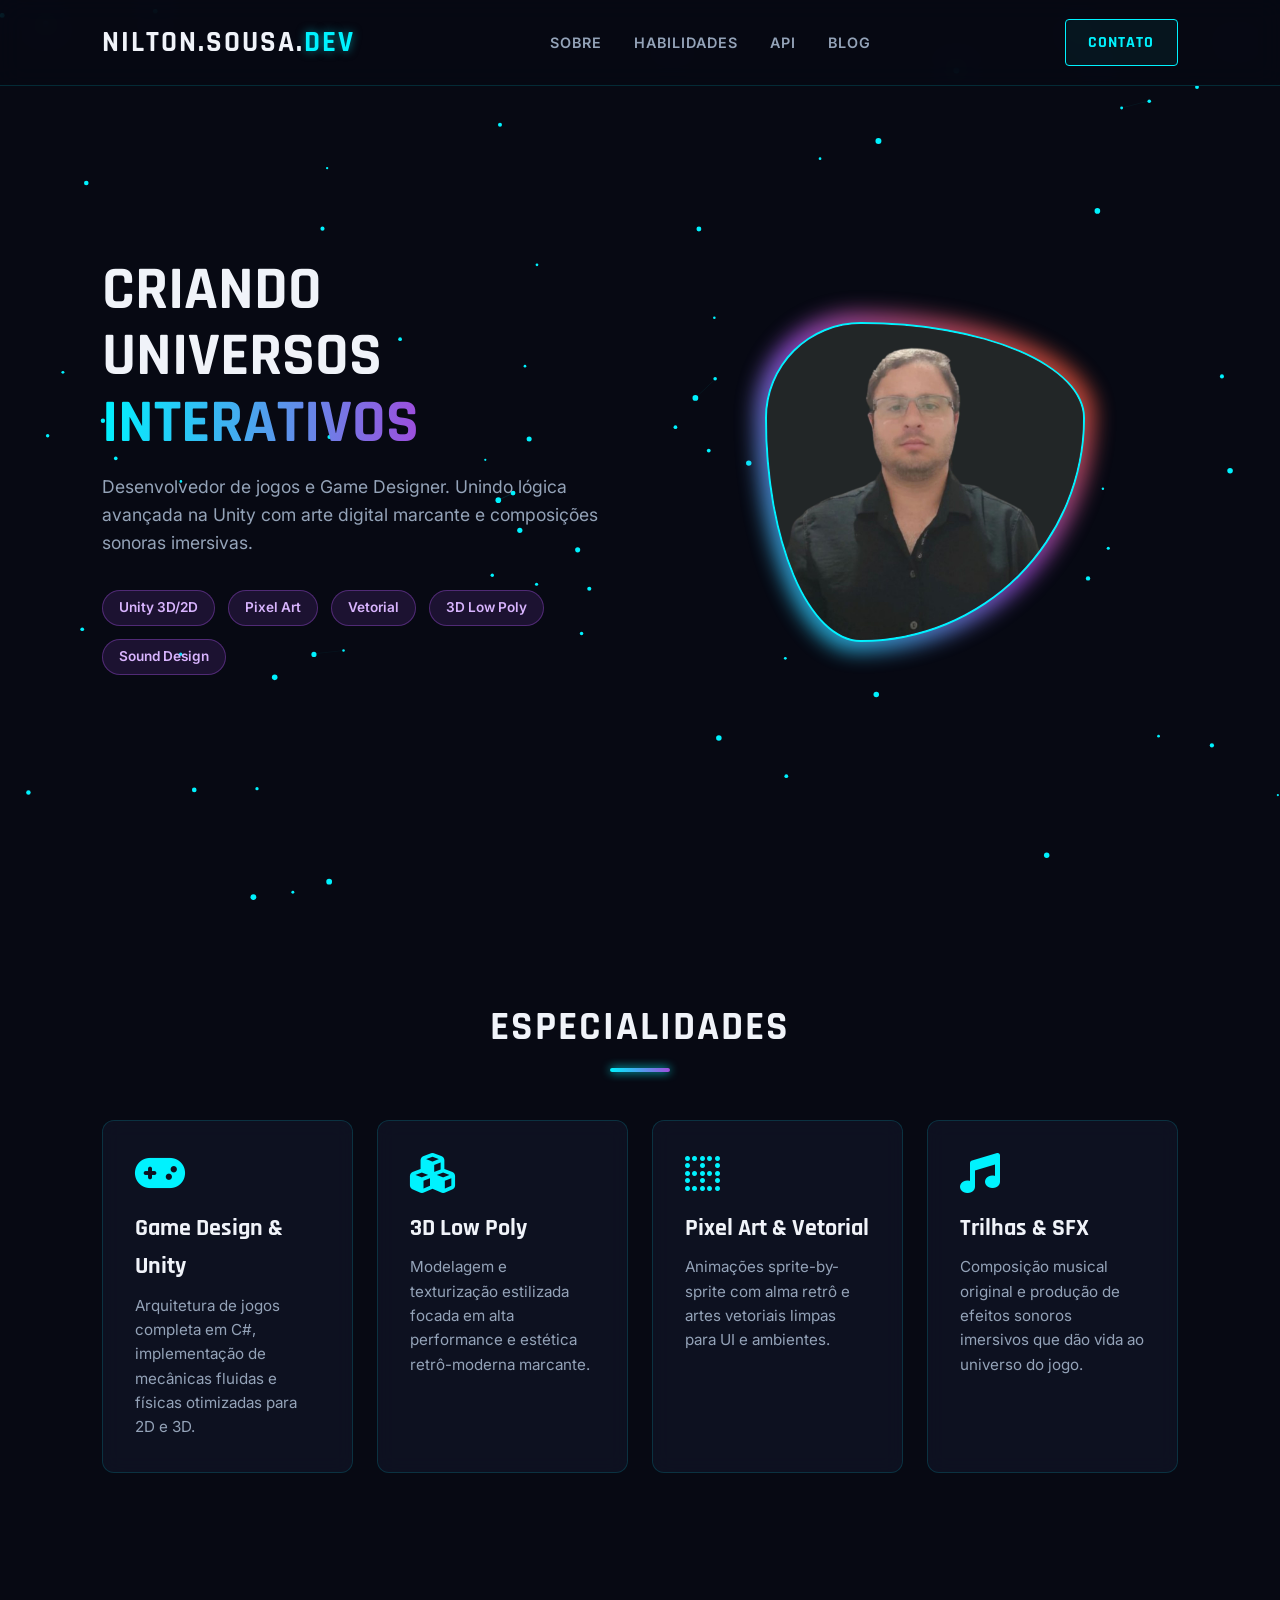
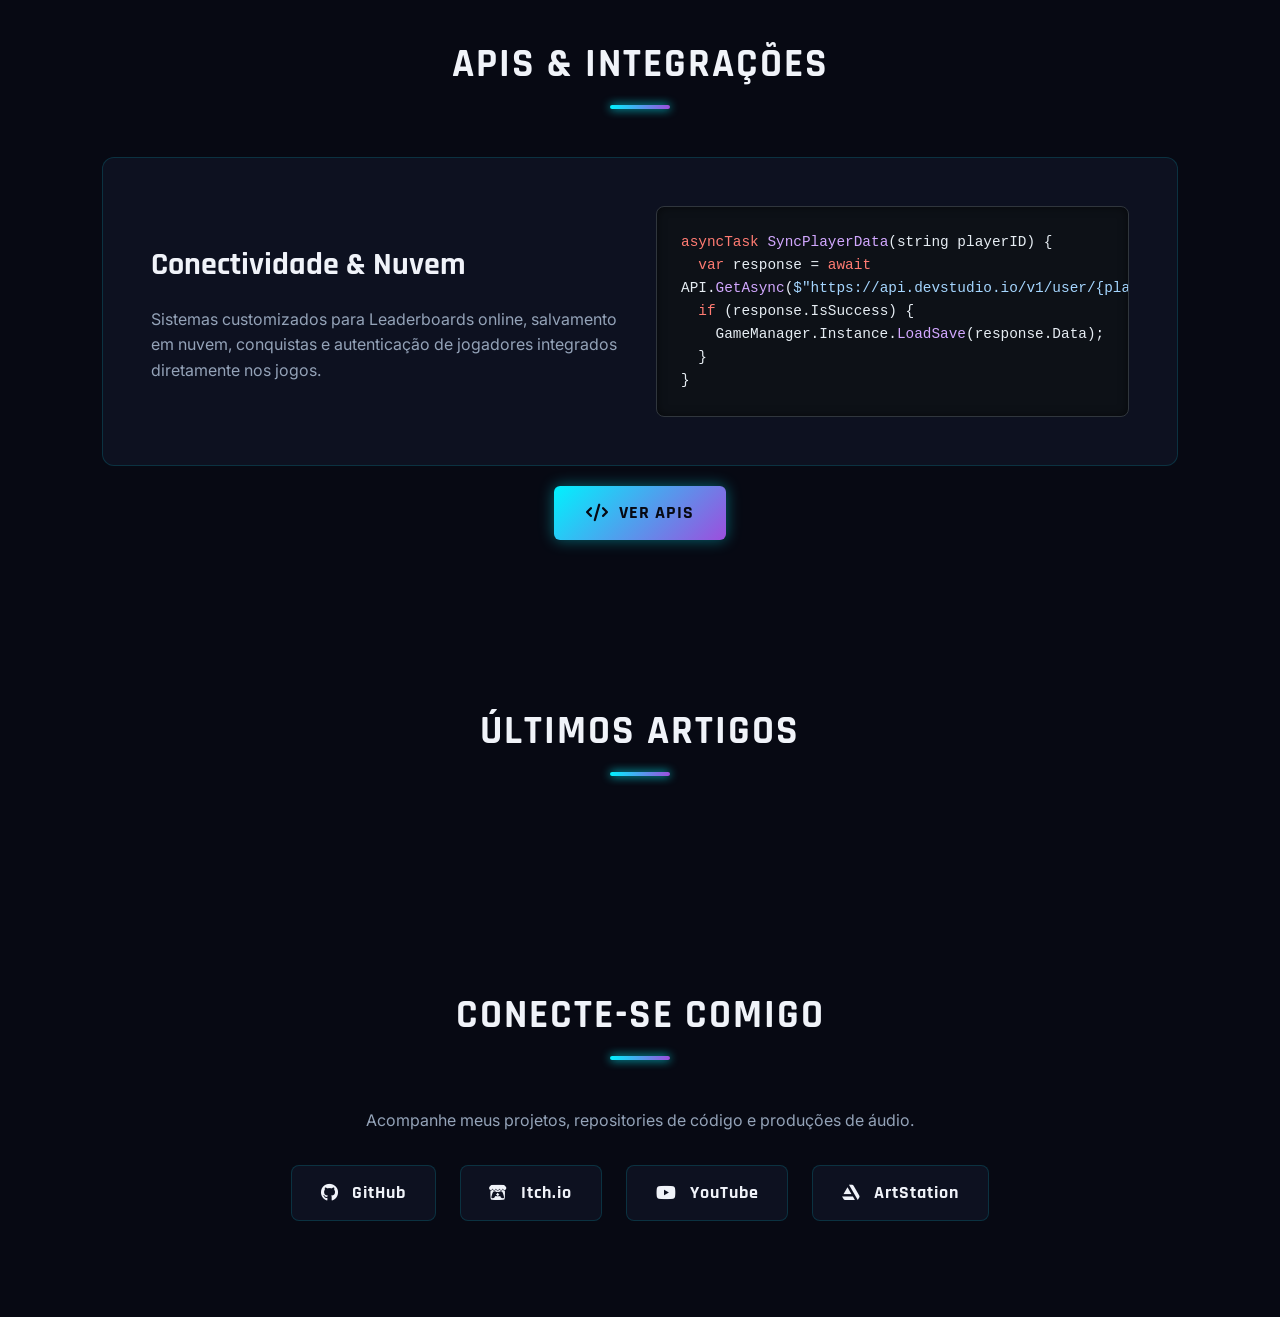
==== index.html @ c11dc890 "página versão01" ====
<!DOCTYPE html>
<html lang="pt-BR">
<head>
    <meta charset="UTF-8">
    <meta name="viewport" content="width=device-width, initial-scale=1.0">
    <title>Dev & Game Designer | Portfolio</title>
    <!-- Fonte Google: Rajdhani & Inter -->
    <link rel="preconnect" href="https://fonts.googleapis.com">
    <link rel="preconnect" href="https://fonts.gstatic.com" crossorigin>
    <link href="https://fonts.googleapis.com/css2?family=Inter:wght@300;400;600&family=Rajdhani:wght@500;700&display=swap" rel="stylesheet">
    <!-- Ícones Lucide (via FontAwesome CDN para facilidade) -->
    <link rel="stylesheet" href="https://cdnjs.cloudflare.com/ajax/libs/font-awesome/6.4.0/css/all.min.css">
    <link rel="stylesheet" href="assets/css/style.css">
   
</head>
<body>

    <!-- Fundo de Partículas Interativo -->
    <canvas id="particles-canvas"></canvas>

    <!-- Header / Navbar -->
    <header>
        <div class="logo">Nilton.Sousa.<span>Dev</span></div>
        <nav>
            <ul>
                <li><a href="#sobre">Sobre</a></li>
                <li><a href="#habilidades">Habilidades</a></li>
                <li><a href="#api">API</a></li>
                <li><a href="#blog">Blog</a></li>
            </ul>
        </nav>
        <a href="#redes" class="btn-nav">Contato</a>
    </header>

    <!-- Hero / Sobre Mim -->
    <section class="hero" id="sobre">
        <div class="hero-text">
            <h1>Criando Universos <span class="highlight">Interativos</span></h1>
            <p>Desenvolvedor de jogos e Game Designer. Unindo lógica avançada na Unity com arte digital marcante e composições sonoras imersivas.</p>
            
            <div class="tags-container">
                <span class="tag">Unity 3D/2D</span>
                <span class="tag">Pixel Art</span>
                <span class="tag">Vetorial</span>
                <span class="tag">3D Low Poly</span>
                <span class="tag">Sound Design</span>
            </div>
        </div>

        <div class="profile-container">
            <div class="profile-wrapper">
                <div class="profile-img-box">
                    <!-- Substitua o src pela sua foto de perfil -->
                    <img src="assets/images/niltonsousa01.jpg" alt="Sua Foto de Perfil">
                </div>
            </div>
        </div>
    </section>

    <!-- Habilidades -->
    <section id="habilidades">
        <h2 class="section-title">Especialidades</h2>
        <div class="skills-grid">
            <div class="skill-card">
                <i class="fa-solid fa-gamepad"></i>
                <h3>Game Design & Unity</h3>
                <p>Arquitetura de jogos completa em C#, implementação de mecânicas fluidas e físicas otimizadas para 2D e 3D.</p>
            </div>
            <div class="skill-card">
                <i class="fa-solid fa-cubes"></i>
                <h3>3D Low Poly</h3>
                <p>Modelagem e texturização estilizada focada em alta performance e estética retrô-moderna marcante.</p>
            </div>
            <div class="skill-card">
                <i class="fa-solid fa-border-none"></i>
                <h3>Pixel Art & Vetorial</h3>
                <p>Animações sprite-by-sprite com alma retrô e artes vetoriais limpas para UI e ambientes.</p>
            </div>
            <div class="skill-card">
                <i class="fa-solid fa-music"></i>
                <h3>Trilhas & SFX</h3>
                <p>Composição musical original e produção de efeitos sonoros imersivos que dão vida ao universo do jogo.</p>
            </div>
        </div>
    </section>

    <!-- API Section -->
    <section id="api">
        <h2 class="section-title">APIs & Integrações</h2>
        <div class="api-container">
            <div>
                <h3 style="font-family: var(--font-title); font-size: 2rem; margin-bottom: 1rem;">Conectividade & Nuvem</h3>
                <p style="color: var(--text-dim);">Sistemas customizados para Leaderboards online, salvamento em nuvem, conquistas e autenticação de jogadores integrados diretamente nos jogos.</p>
            </div>
            <div class="code-block">
                <span class="code-keyword">asyncTask</span> <span class="code-func">SyncPlayerData</span>(string playerID) {<br>
                &nbsp;&nbsp;<span class="code-keyword">var</span> response = <span class="code-keyword">await</span> API.<span class="code-func">GetAsync</span>(<span class="code-string">$"https://api.devstudio.io/v1/user/{playerID}"</span>);<br>
                &nbsp;&nbsp;<span class="code-keyword">if</span> (response.IsSuccess) {<br>
                &nbsp;&nbsp;&nbsp;&nbsp;GameManager.Instance.<span class="code-func">LoadSave</span>(response.Data);<br>
                &nbsp;&nbsp;}<br>
                }
            </div>
            
        </div>
        <div style="width: 100%; text-align: center; margin-top:20px">
            <a href="#api" class="btn-primary">
                <i class="fa-solid fa-code"></i> Ver APIs
            </a>
            <!-- <a href="#redes" class="btn-secondary">
                <i class="fa-solid fa-paper-plane"></i> Entrar em Contato
            </a> -->
        </div>
    </section>

    <!-- Blog Section -->
    <section id="blog">
        <h2 class="section-title">Últimos Artigos</h2>
        <div class="blog-grid">
            <!-- Post 1
            <article class="blog-card">
                <img src="https://images.unsplash.com/photo-1550745165-9bc0b252726f?auto=format&fit=crop&q=80&w=600" alt="Pixel Art Blog" class="blog-img">
                <div class="blog-content">
                    <span class="blog-tag">Game Dev</span>
                    <h3 class="blog-title">Otimizando Animações em Pixel Art na Unity</h3>
                    <p class="blog-excerpt">Técnicas de Sprite Sheets e iluminação 2D para manter 60 FPS sem perder o charme retrô.</p>
                    <a href="#" class="blog-link">Ler Artigo <i class="fa-solid fa-arrow-right"></i></a>
                </div>
            </article>

            Post 2
            <article class="blog-card">
                <img src="https://images.unsplash.com/photo-1618005182384-a83a8bd57fbe?auto=format&fit=crop&q=80&w=600" alt="3D Low Poly" class="blog-img">
                <div class="blog-content">
                    <span class="blog-tag">3D Art</span>
                    <h3 class="blog-title">A Estética Low Poly no Game Design Moderno</h3>
                    <p class="blog-excerpt">Como usar paletas de cores e iluminação estilizada para criar cenários incríveis com poucos polígonos.</p>
                    <a href="#" class="blog-link">Ler Artigo <i class="fa-solid fa-arrow-right"></i></a>
                </div>
            </article>

            <!-- Post 3 --
            <article class="blog-card">
                <img src="https://images.unsplash.com/photo-1511671782779-c97d3d27a1d4?auto=format&fit=crop&q=80&w=600" alt="Audio Design" class="blog-img">
                <div class="blog-content">
                    <span class="blog-tag">Audio</span>
                    <h3 class="blog-title">Construindo Trilhas Sonoras Reativas</h3>
                    <p class="blog-excerpt">Como alterar camadas musicais dinamicamente de acordo com a intensidade da gameplay.</p>
                    <a href="#" class="blog-link">Ler Artigo <i class="fa-solid fa-arrow-right"></i></a>
                </div>
            </article> -->
        </div>
    </section>

    <!-- Redes Sociais / Rodapé -->
    <section class="social-section" id="redes">
        <h2 class="section-title">Conecte-se Comigo</h2>
        <p style="color: var(--text-dim);">Acompanhe meus projetos, repositories de código e produções de áudio.</p>
        
        <div class="social-links">
            <a href="https://github.com/NILTONMIGUEL" class="social-btn" target="_blank"><i class="fa-brands fa-github"></i> GitHub</a>
            <!-- <a href="#" class="social-btn"><i class="fa-brands fa-linkedin"></i> LinkedIn</a> -->
            <a href="#" class="social-btn"><i class="fa-brands fa-itch-io"></i> Itch.io</a>
            <a href="#" class="social-btn"><i class="fa-brands fa-youtube"></i> YouTube</a>
            <a href="#" class="social-btn"><i class="fa-brands fa-artstation"></i> ArtStation</a>
        </div>
    </section>

   <script src="assets/js/functon.js"></script>
</body>
</html>
---- assets/css/style.css ----
/* --- VARIÁVEIS E RESET --- */
:root {
    --bg-dark: #070913;
    --card-bg: rgba(18, 22, 41, 0.65);
    --card-border: rgba(0, 242, 254, 0.15);
    --primary-neon: #00f2fe;
    --secondary-neon: #9d4edd;
    --accent-orange: #ff5500;
    --text-main: #f0f3f9;
    --text-dim: #94a3b8;
    --font-title: 'Rajdhani', sans-serif;
    --font-body: 'Inter', sans-serif;
}

* {
    margin: 0;
    padding: 0;
    box-sizing: border-box;
    scroll-behavior: smooth;
}

body {
    background-color: var(--bg-dark);
    color: var(--text-main);
    font-family: var(--font-body);
    overflow-x: hidden;
    line-height: 1.6;
}

/* --- CANVAS DE PARTÍCULAS (BACKGROUND) --- */
#particles-canvas {
    position: fixed;
    top: 0;
    left: 0;
    width: 100%;
    height: 100%;
    z-index: -1;
    pointer-events: none;
}

/* --- CABEÇALHO / NAVBAR --- */
header {
    position: fixed;
    top: 0;
    width: 100%;
    display: flex;
    justify-content: space-between;
    align-items: center;
    padding: 1.2rem 8%;
    background: rgba(7, 9, 19, 0.85);
    backdrop-filter: blur(12px);
    border-bottom: 1px solid var(--card-border);
    z-index: 1000;
}

.logo {
    font-family: var(--font-title);
    font-size: 1.8rem;
    font-weight: 700;
    color: var(--text-main);
    text-transform: uppercase;
    letter-spacing: 2px;
}

.logo span {
    color: var(--primary-neon);
    text-shadow: 0 0 10px rgba(0, 242, 254, 0.5);
}

nav ul {
    display: flex;
    list-style: none;
    gap: 2rem;
}

nav a {
    color: var(--text-dim);
    text-decoration: none;
    font-weight: 600;
    text-transform: uppercase;
    font-size: 0.9rem;
    letter-spacing: 1px;
    transition: 0.3s;
}

nav a:hover {
    color: var(--primary-neon);
    text-shadow: 0 0 8px var(--primary-neon);
}

.btn-nav {
    padding: 0.6rem 1.4rem;
    border: 1px solid var(--primary-neon);
    border-radius: 4px;
    color: var(--primary-neon);
    text-decoration: none;
    font-weight: 700;
    text-transform: uppercase;
    font-family: var(--font-title);
    letter-spacing: 1px;
    transition: 0.3s;
    background: rgba(0, 242, 254, 0.05);
}

.btn-nav:hover {
    background: var(--primary-neon);
    color: var(--bg-dark);
    box-shadow: 0 0 15px var(--primary-neon);
}

/* --- LAYOUT GERAL DE SEÇÃO --- */
section {
    padding: 6rem 8% 4rem;
    max-width: 1300px;
    margin: 0 auto;
}

.section-title {
    font-family: var(--font-title);
    font-size: 2.5rem;
    text-transform: uppercase;
    letter-spacing: 2px;
    margin-bottom: 3rem;
    text-align: center;
    position: relative;
}

.section-title::after {
    content: '';
    display: block;
    width: 60px;
    height: 4px;
    background: linear-gradient(90deg, var(--primary-neon), var(--secondary-neon));
    margin: 0.5rem auto 0;
    border-radius: 2px;
    box-shadow: 0 0 10px var(--primary-neon);
}

/* --- HERO SECTION --- */
.hero {
    display: grid;
    grid-template-columns: 1fr 1fr;
    align-items: center;
    gap: 4rem;
    min-height: 100vh;
    padding-top: 8rem;
}

.hero-text h1 {
    font-family: var(--font-title);
    font-size: 3.8rem;
    line-height: 1.1;
    margin-bottom: 1rem;
    text-transform: uppercase;
}

.hero-text h1 .highlight {
    background: linear-gradient(90deg, var(--primary-neon), var(--secondary-neon));
    -webkit-background-clip: text;
    -webkit-text-fill-color: transparent;
}

.hero-text p {
    color: var(--text-dim);
    font-size: 1.1rem;
    margin-bottom: 2rem;
}

.tags-container {
    display: flex;
    flex-wrap: wrap;
    gap: 0.8rem;
    margin-bottom: 2rem;
}

.tag {
    background: rgba(157, 78, 221, 0.15);
    border: 1px solid rgba(157, 78, 221, 0.4);
    color: #d8b4fe;
    padding: 0.4rem 1rem;
    border-radius: 20px;
    font-size: 0.85rem;
    font-weight: 600;
}

/* ANIMAÇÃO E SHAPE DA FOTO DE PERFIL */
.profile-container {
    position: relative;
    display: flex;
    justify-content: center;
    align-items: center;
}

.profile-wrapper {
    position: relative;
    width: 340px;
    height: 340px;
    display: flex;
    justify-content: center;
    align-items: center;
}

/* Moldura rotativa em neon */
.profile-wrapper::before {
    content: '';
    position: absolute;
    width: 100%;
    height: 100%;
    border-radius: 30% 70% 70% 30% / 30% 30% 70% 70%;
    background: linear-gradient(45deg, var(--primary-neon), var(--secondary-neon), var(--accent-orange));
    animation: morphShape 8s ease-in-out infinite alternate, spinGrad 10s linear infinite;
    filter: blur(10px);
    opacity: 0.8;
}

.profile-img-box {
    position: relative;
    width: 320px;
    height: 320px;
    border-radius: 30% 70% 70% 30% / 30% 30% 70% 70%;
    overflow: hidden;
    animation: morphShape 8s ease-in-out infinite alternate;
    border: 2px solid var(--primary-neon);
    background-color: var(--bg-dark);
}

.profile-img-box img {
    width: 100%;
    height: 100%;
    object-fit: cover;
}

@keyframes morphShape {
    0% { border-radius: 40% 60% 60% 40% / 40% 40% 60% 60%; }
    50% { border-radius: 60% 40% 30% 70% / 50% 60% 40% 50%; }
    100% { border-radius: 30% 70% 70% 30% / 30% 30% 70% 70%; }
}

/* --- SKILLS / ESPECIALIDADES --- */
.skills-grid {
    display: grid;
    grid-template-columns: repeat(auto-fit, minmax(250px, 1fr));
    gap: 1.5rem;
}

.skill-card {
    background: var(--card-bg);
    border: 1px solid var(--card-border);
    border-radius: 12px;
    padding: 2rem;
    backdrop-filter: blur(10px);
    transition: all 0.4s ease;
    position: relative;
    overflow: hidden;
}

.skill-card:hover {
    transform: translateY(-8px);
    border-color: var(--primary-neon);
    box-shadow: 0 10px 20px rgba(0, 242, 254, 0.15);
}

.skill-card i {
    font-size: 2.5rem;
    color: var(--primary-neon);
    margin-bottom: 1rem;
}

.skill-card h3 {
    font-family: var(--font-title);
    font-size: 1.5rem;
    margin-bottom: 0.5rem;
}

.skill-card p {
    color: var(--text-dim);
    font-size: 0.95rem;
}

/* --- API SECTION --- */
.api-container {
    background: var(--card-bg);
    border: 1px solid var(--card-border);
    border-radius: 12px;
    padding: 3rem;
    display: grid;
    grid-template-columns: 1fr 1fr;
    gap: 2rem;
    align-items: center;
}

.code-block {
    background: #0d1117;
    border: 1px solid #30363d;
    border-radius: 8px;
    padding: 1.5rem;
    font-family: monospace;
    color: #e6edf3;
    font-size: 0.9rem;
    box-shadow: inset 0 0 10px rgba(0,0,0,0.5);
    overflow-x: auto;
}

.code-keyword { color: #ff7b72; }
.code-func { color: #d2a8ff; }
.code-string { color: #a5d6ff; }

/* --- BLOG SECTION --- */
.blog-grid {
    display: grid;
    grid-template-columns: repeat(auto-fit, minmax(300px, 1fr));
    gap: 2rem;
}

.blog-card {
    background: var(--card-bg);
    border: 1px solid var(--card-border);
    border-radius: 12px;
    overflow: hidden;
    transition: 0.4s ease;
}

.blog-card:hover {
    transform: translateY(-5px);
    border-color: var(--secondary-neon);
}

.blog-img {
    width: 100%;
    height: 180px;
    object-fit: cover;
    border-bottom: 1px solid var(--card-border);
}

.blog-content {
    padding: 1.5rem;
}

.blog-tag {
    font-size: 0.75rem;
    color: var(--primary-neon);
    text-transform: uppercase;
    font-weight: 700;
    letter-spacing: 1px;
}

.blog-title {
    font-family: var(--font-title);
    font-size: 1.3rem;
    margin: 0.5rem 0;
    line-height: 1.3;
}

.blog-excerpt {
    color: var(--text-dim);
    font-size: 0.9rem;
    margin-bottom: 1rem;
}

.blog-link {
    color: var(--text-main);
    text-decoration: none;
    font-weight: 600;
    font-size: 0.9rem;
    display: inline-flex;
    align-items: center;
    gap: 0.5rem;
    transition: 0.3s;
}

.blog-link:hover {
    color: var(--primary-neon);
}

/* --- REDES SOCIAIS / FOOTER --- */
.social-section {
    text-align: center;
    padding-bottom: 6rem;
}

.social-links {
    display: flex;
    justify-content: center;
    gap: 1.5rem;
    flex-wrap: wrap;
    margin-top: 2rem;
}

.social-btn {
    display: flex;
    align-items: center;
    gap: 0.8rem;
    padding: 0.8rem 1.8rem;
    background: var(--card-bg);
    border: 1px solid var(--card-border);
    border-radius: 8px;
    color: var(--text-main);
    text-decoration: none;
    font-family: var(--font-title);
    font-weight: 700;
    font-size: 1.1rem;
    letter-spacing: 1px;
    transition: 0.3s;
}

.social-btn:hover {
    background: var(--primary-neon);
    color: var(--bg-dark);
    box-shadow: 0 0 15px var(--primary-neon);
    transform: scale(1.05);
}
.btn-primary {
    display: inline-flex;
    align-items: center;
    gap: 0.6rem;
    padding: 0.8rem 2rem;
    background: linear-gradient(135deg, var(--primary-neon), var(--secondary-neon));
    color: var(--bg-dark);
    font-family: var(--font-title);
    font-weight: 700;
    font-size: 1.1rem;
    text-transform: uppercase;
    text-decoration: none;
    letter-spacing: 1px;
    border-radius: 6px;
    box-shadow: 0 0 15px rgba(0, 242, 254, 0.4);
    transition: all 0.3s ease;
    border: none;
}

.btn-primary:hover {
    transform: translateY(-3px) scale(1.02);
    box-shadow: 0 0 25px rgba(0, 242, 254, 0.8), 0 0 10px rgba(157, 78, 221, 0.6);
    color: #fff;
}

/* Botão Secundário: Contato */
.btn-secondary {
    display: inline-flex;
    align-items: center;
    gap: 0.6rem;
    padding: 0.8rem 2rem;
    background: transparent;
    color: var(--text-main);
    font-family: var(--font-title);
    font-weight: 700;
    font-size: 1.1rem;
    text-transform: uppercase;
    text-decoration: none;
    letter-spacing: 1px;
    border-radius: 6px;
    border: 1px solid var(--card-border);
    transition: all 0.3s ease;
}

.btn-secondary:hover {
    border-color: var(--primary-neon);
    color: var(--primary-neon);
    background: rgba(0, 242, 254, 0.05);
}

/* --- ESTILO PARA O BOTÃO NO MENU (NAVBAR) --- */
.btn-api-nav {
    color: var(--primary-neon) !important;
    border: 1px solid var(--primary-neon);
    padding: 0.4rem 1rem;
    border-radius: 4px;
    background: rgba(0, 242, 254, 0.08);
    transition: 0.3s;
}

.btn-api-nav:hover {
    background: var(--primary-neon);
    color: var(--bg-dark) !important;
    box-shadow: 0 0 12px var(--primary-neon);
}

/* --- RESPONSIVIDADE --- */
@media (max-width: 900px) {
    .hero, .api-container {
        grid-template-columns: 1fr;
        text-align: center;
    }

    .hero-text h1 { font-size: 2.8rem; }
    .tags-container { justify-content: center; }
    
    nav { display: none; } /* Pode ser expandido para menu hambúrguer */
    
    .profile-wrapper {
        width: 260px;
        height: 260px;
    }
    .profile-img-box {
        width: 240px;
        height: 240px;
    }
}
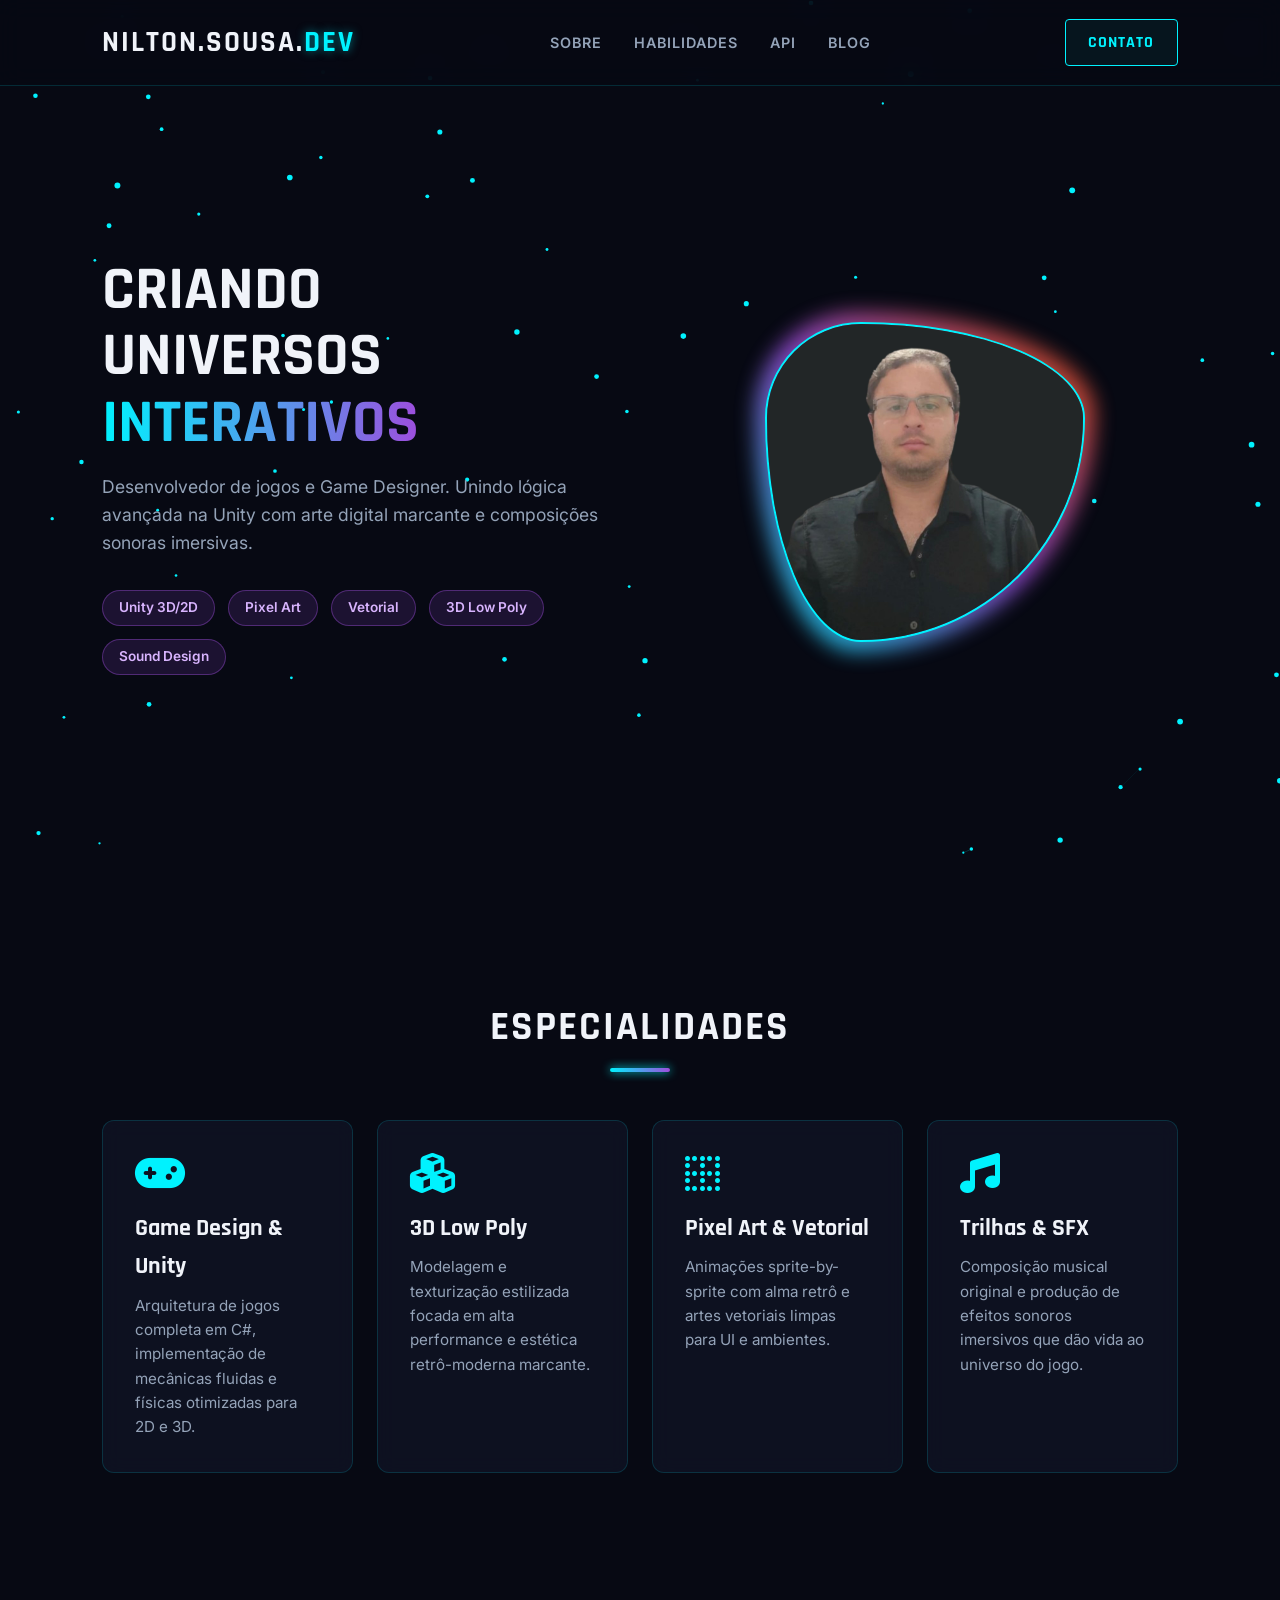
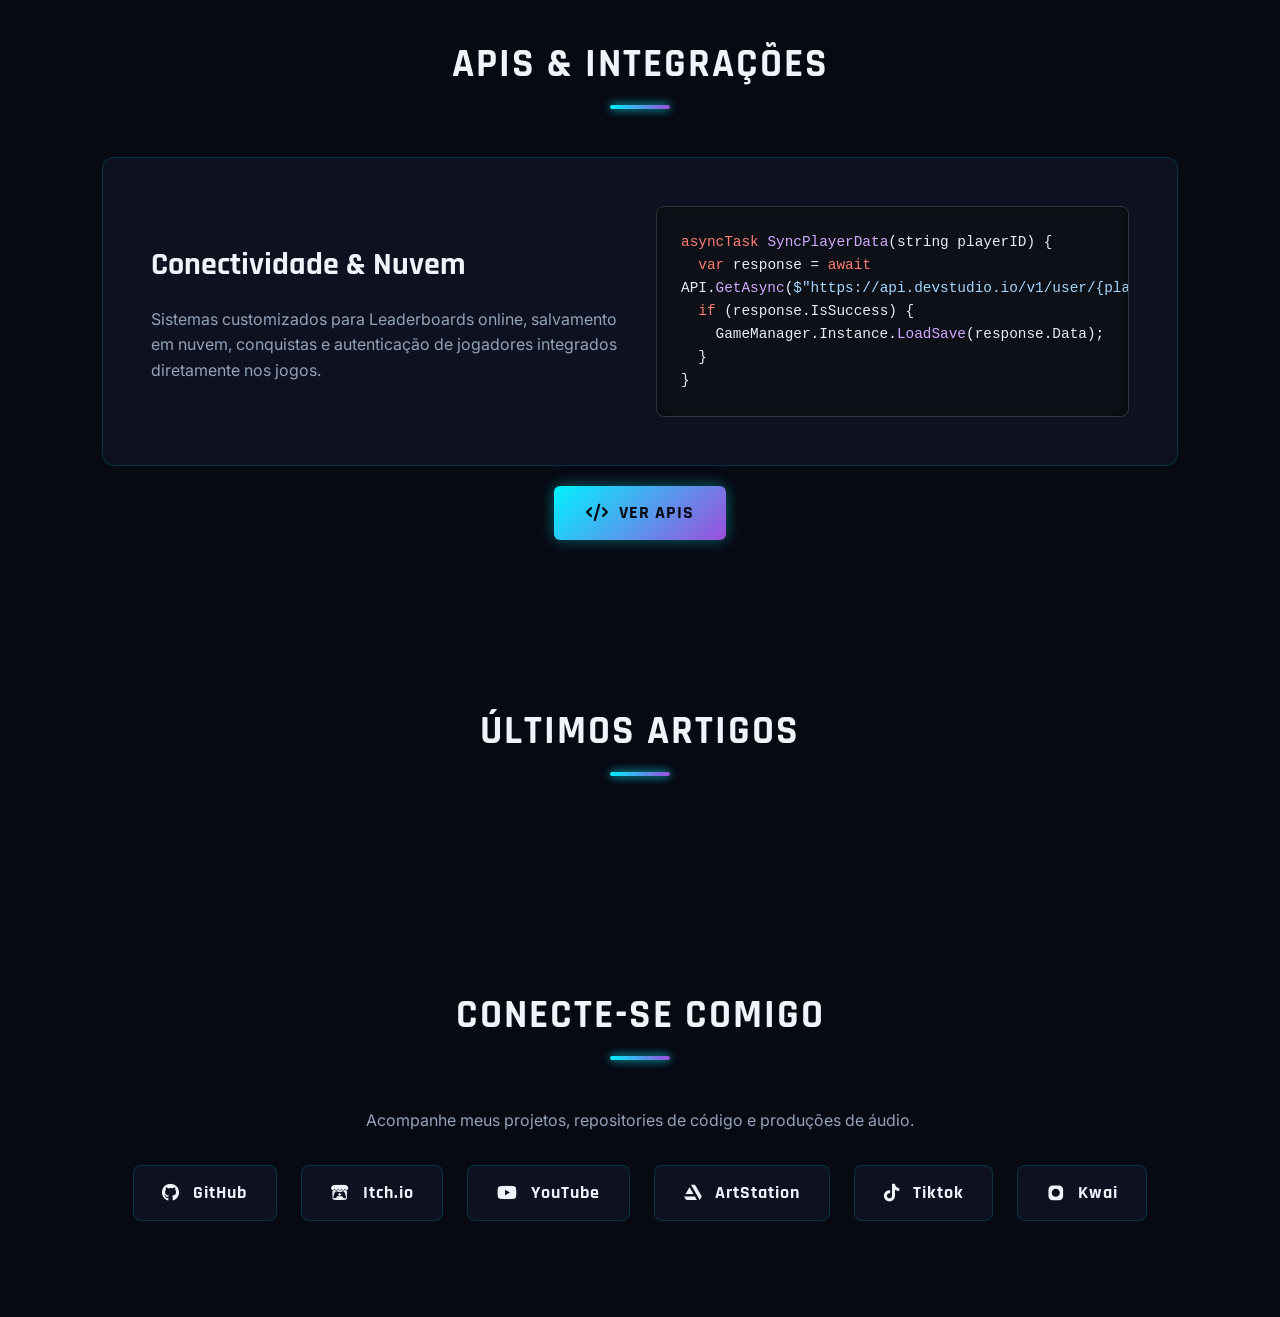
==== commit 38183ba3: "atualização dos social mais icone" ====
--- a/index.html
+++ b/index.html
@@ -162,6 +162,13 @@
             <a href="#" class="social-btn"><i class="fa-brands fa-itch-io"></i> Itch.io</a>
             <a href="#" class="social-btn"><i class="fa-brands fa-youtube"></i> YouTube</a>
             <a href="#" class="social-btn"><i class="fa-brands fa-artstation"></i> ArtStation</a>
+            <a href="#" class="social-btn"><i class="fa-brands fa-tiktok"></i> Tiktok</a>
+            <a href="#" class="social-btn">
+            <svg xmlns="http://www.w3.org/2000/svg" width="1em" height="1em" viewBox="0 0 24 24" fill="currentColor" style="vertical-align: -0.125em;">
+                <path d="M16.63 2H7.37C4.41 2 2 4.41 2 7.37v9.26C2 19.59 4.41 22 7.37 22h9.26c2.96 0 5.37-2.41 5.37-5.37V7.37C22 4.41 19.59 2 16.63 2zM12 17.5c-3.04 0-5.5-2.46-5.5-5.5S8.96 6.5 12 6.5s5.5 2.46 5.5 5.5-2.46 5.5-5.5 5.5z"/>
+            </svg>
+            Kwai
+            </a>
         </div>
     </section>
 
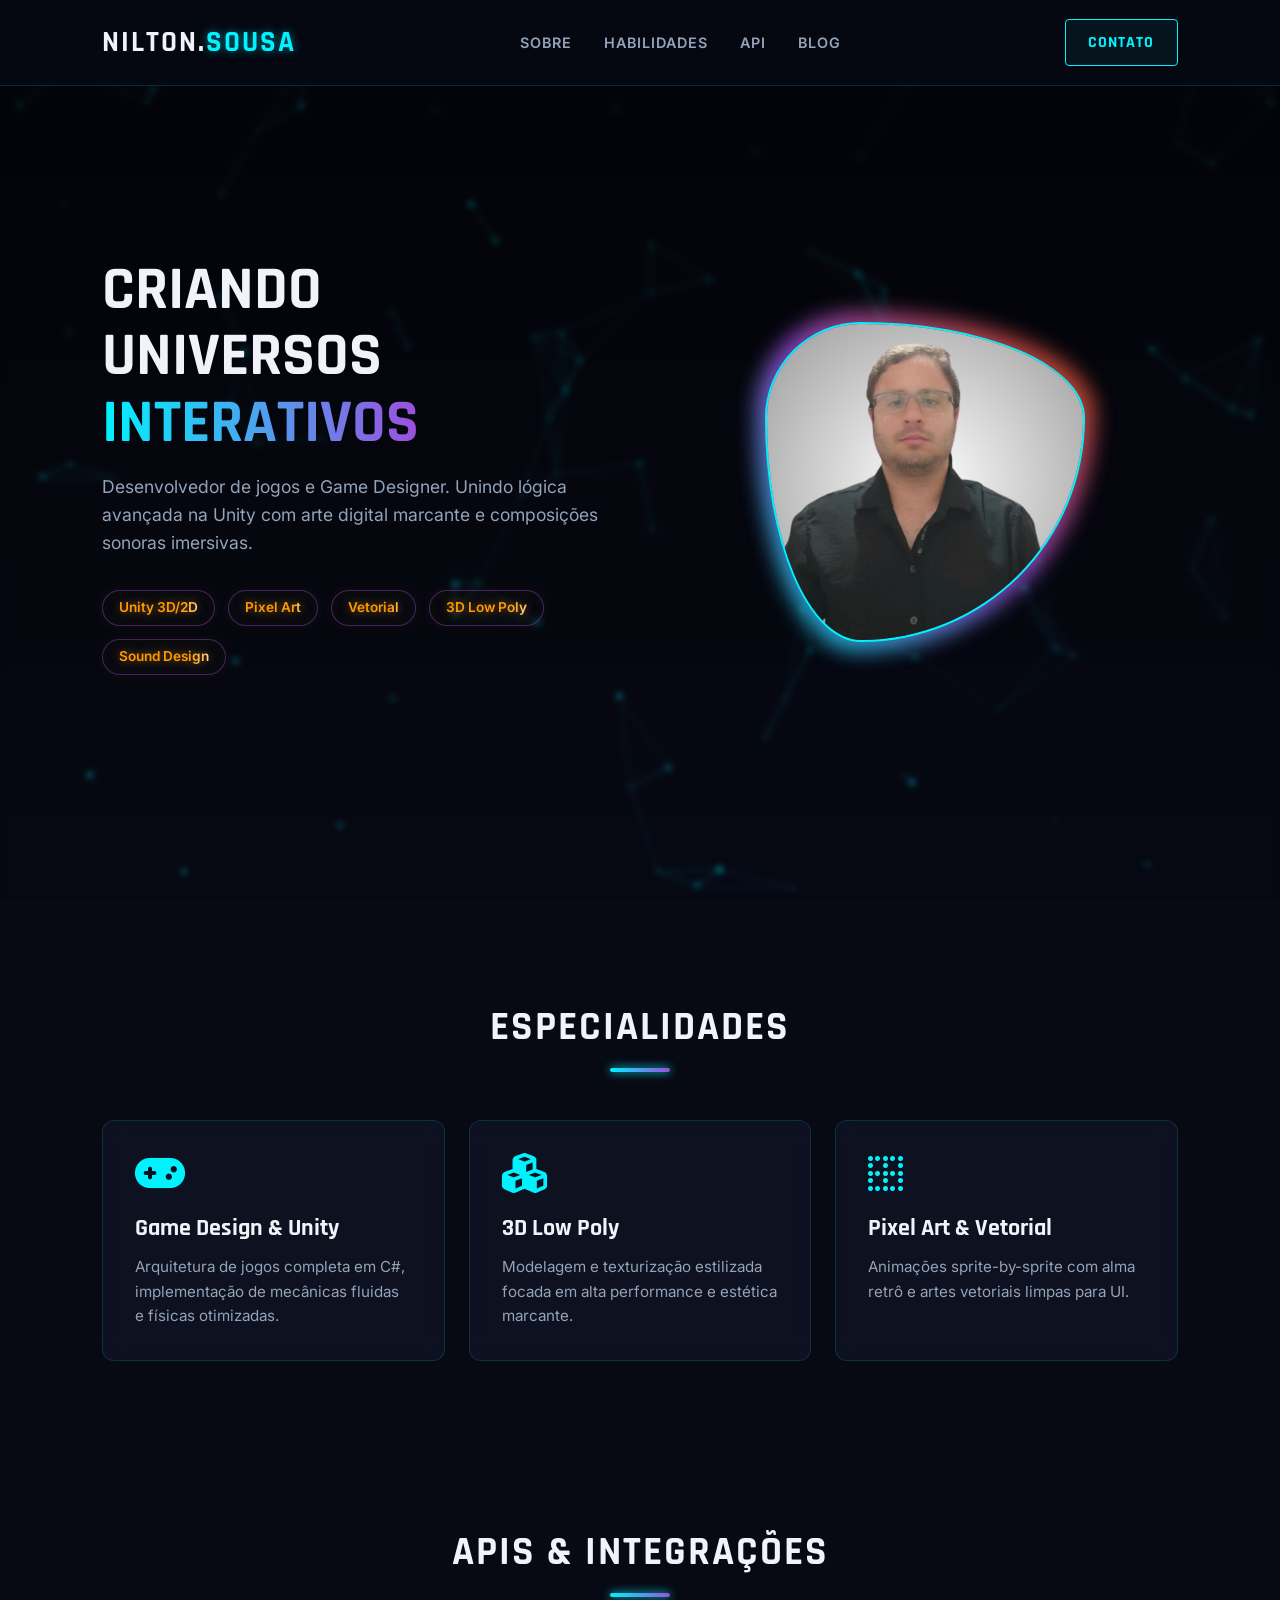
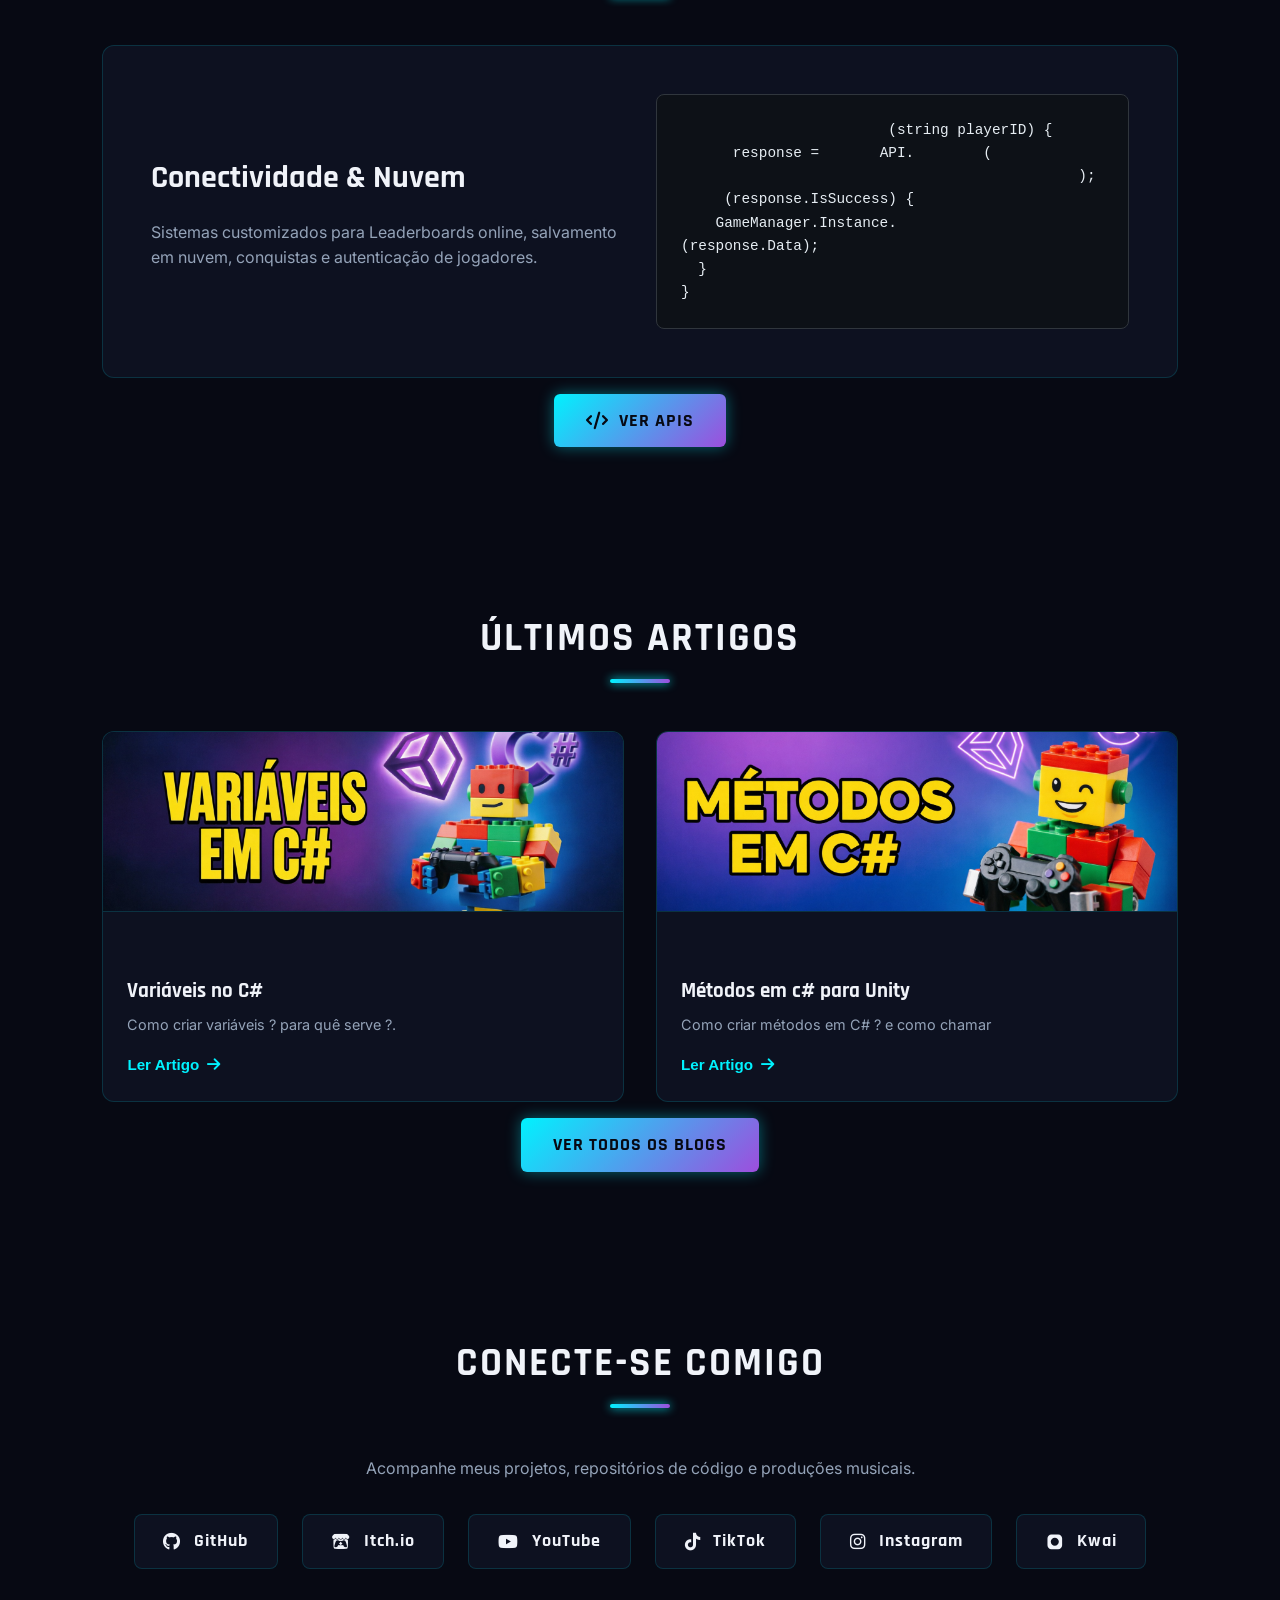
==== commit ce1ef951: "modificação dá página do fundo" ====
--- a/index.html
+++ b/index.html
@@ -8,170 +8,304 @@
     <link rel="preconnect" href="https://fonts.googleapis.com">
     <link rel="preconnect" href="https://fonts.gstatic.com" crossorigin>
     <link href="https://fonts.googleapis.com/css2?family=Inter:wght@300;400;600&family=Rajdhani:wght@500;700&display=swap" rel="stylesheet">
-    <!-- Ícones Lucide (via FontAwesome CDN para facilidade) -->
+    <!-- FontAwesome CDN -->
     <link rel="stylesheet" href="https://cdnjs.cloudflare.com/ajax/libs/font-awesome/6.4.0/css/all.min.css">
+
     <link rel="stylesheet" href="assets/css/style.css">
-   
 </head>
 <body>
 
-    <!-- Fundo de Partículas Interativo -->
+    <!-- Canvas de partículas no fundo -->
     <canvas id="particles-canvas"></canvas>
 
     <!-- Header / Navbar -->
     <header>
-        <div class="logo">Nilton.Sousa.<span>Dev</span></div>
+        <div class="logo" onclick="showLandingPage()">Nilton.<span>Sousa</span></div>
         <nav>
             <ul>
-                <li><a href="#sobre">Sobre</a></li>
-                <li><a href="#habilidades">Habilidades</a></li>
-                <li><a href="#api">API</a></li>
-                <li><a href="#blog">Blog</a></li>
+                <li><a href="#sobre" onclick="showLandingPage()">Sobre</a></li>
+                <li><a href="#habilidades" onclick="showLandingPage()">Habilidades</a></li>
+                <li><a href="#api" onclick="showLandingPage()">API</a></li>
+                <li><a href="#blog" onclick="showLandingPage()">Blog</a></li>
             </ul>
         </nav>
-        <a href="#redes" class="btn-nav">Contato</a>
+        <a href="#redes" class="btn-nav" onclick="showLandingPage()">Contato</a>
     </header>
 
-    <!-- Hero / Sobre Mim -->
-    <section class="hero" id="sobre">
-        <div class="hero-text">
-            <h1>Criando Universos <span class="highlight">Interativos</span></h1>
-            <p>Desenvolvedor de jogos e Game Designer. Unindo lógica avançada na Unity com arte digital marcante e composições sonoras imersivas.</p>
+    <!-- ========================================== -->
+    <!-- VIEW 1: LANDING PAGE (PÁGINA PRINCIPAL)     -->
+    <!-- ========================================== -->
+    <div id="landing-view" class="page-view active">
+        
+        <!-- Hero Section -->
+        <!--<section class="hero" id="sobre">
+            <div class="hero-text">
+                <h1>Criando Universos <span class="highlight">Interativos</span></h1>
+                <p>Desenvolvedor de jogos e Game Designer. Unindo lógica avançada na Unity com arte digital marcante e composições sonoras imersivas.</p>
+                
+                <div class="tags-container">
+                    <span class="tag">Unity 3D/2D</span>
+                    <span class="tag">Pixel Art</span>
+                    <span class="tag">Vetorial</span>
+                    <span class="tag">3D Low Poly</span>
+                    <span class="tag">Sound Design</span>
+                </div>
+
+                <!-- <div class="hero-actions">
+                    <a href="#api" class="btn-primary">
+                        <i class="fa-solid fa-code"></i> Ver APIs
+                    </a>
+                </div> 
+            </div>
+
+            <div class="profile-container">
+                <div class="profile-wrapper">
+                    <div class="profile-img-box">
+                        <img src="assets/images/niltonsousa01.jpg" alt="Foto de Perfil nilton sousa">
+                    </div>
+                </div>
+            </div>
+        </section> -->
+        <!-- HERO SECTION COM VÍDEO DE FUNDO -->
+        <section class="hero" id="sobre">
             
-            <div class="tags-container">
-                <span class="tag">Unity 3D/2D</span>
-                <span class="tag">Pixel Art</span>
-                <span class="tag">Vetorial</span>
-                <span class="tag">3D Low Poly</span>
-                <span class="tag">Sound Design</span>
-            </div>
-        </div>
-
-        <div class="profile-container">
-            <div class="profile-wrapper">
-                <div class="profile-img-box">
-                    <!-- Substitua o src pela sua foto de perfil -->
-                    <img src="assets/images/niltonsousa01.jpg" alt="Sua Foto de Perfil">
-                </div>
-            </div>
-        </div>
-    </section>
-
-    <!-- Habilidades -->
-    <section id="habilidades">
-        <h2 class="section-title">Especialidades</h2>
-        <div class="skills-grid">
-            <div class="skill-card">
-                <i class="fa-solid fa-gamepad"></i>
-                <h3>Game Design & Unity</h3>
-                <p>Arquitetura de jogos completa em C#, implementação de mecânicas fluidas e físicas otimizadas para 2D e 3D.</p>
-            </div>
-            <div class="skill-card">
-                <i class="fa-solid fa-cubes"></i>
-                <h3>3D Low Poly</h3>
-                <p>Modelagem e texturização estilizada focada em alta performance e estética retrô-moderna marcante.</p>
-            </div>
-            <div class="skill-card">
-                <i class="fa-solid fa-border-none"></i>
-                <h3>Pixel Art & Vetorial</h3>
-                <p>Animações sprite-by-sprite com alma retrô e artes vetoriais limpas para UI e ambientes.</p>
-            </div>
-            <div class="skill-card">
-                <i class="fa-solid fa-music"></i>
-                <h3>Trilhas & SFX</h3>
-                <p>Composição musical original e produção de efeitos sonoros imersivos que dão vida ao universo do jogo.</p>
-            </div>
-        </div>
-    </section>
-
-    <!-- API Section -->
-    <section id="api">
-        <h2 class="section-title">APIs & Integrações</h2>
-        <div class="api-container">
-            <div>
-                <h3 style="font-family: var(--font-title); font-size: 2rem; margin-bottom: 1rem;">Conectividade & Nuvem</h3>
-                <p style="color: var(--text-dim);">Sistemas customizados para Leaderboards online, salvamento em nuvem, conquistas e autenticação de jogadores integrados diretamente nos jogos.</p>
-            </div>
-            <div class="code-block">
-                <span class="code-keyword">asyncTask</span> <span class="code-func">SyncPlayerData</span>(string playerID) {<br>
-                &nbsp;&nbsp;<span class="code-keyword">var</span> response = <span class="code-keyword">await</span> API.<span class="code-func">GetAsync</span>(<span class="code-string">$"https://api.devstudio.io/v1/user/{playerID}"</span>);<br>
-                &nbsp;&nbsp;<span class="code-keyword">if</span> (response.IsSuccess) {<br>
-                &nbsp;&nbsp;&nbsp;&nbsp;GameManager.Instance.<span class="code-func">LoadSave</span>(response.Data);<br>
-                &nbsp;&nbsp;}<br>
-                }
-            </div>
+            <!-- VÍDEO EM LOOP -->
+            <div class="hero-video-wrapper">
+                <video autoplay loop muted playsinline class="hero-video">
+                    <!-- Substitua o link abaixo pela URL do seu vídeo ou arquivo local (ex: assets/showreel.mp4) -->
+                    <source src="assets/videos/video.mp4" type="video/mp4">
+                    Seu navegador não suporta vídeos em HTML5.
+                </video>
+                <!-- Camada escura e neon sobre o vídeo para dar leitura ao texto -->
+                <div class="hero-video-overlay"></div>
+            </div>
+
+            <!-- CONTEÚDO DA HERO SECTION -->
+            <div class="hero-content">
+                <div class="hero-text">
+                    <h1>Criando Universos <span class="highlight">Interativos</span></h1>
+                    <p>Desenvolvedor de jogos e Game Designer. Unindo lógica avançada na Unity com arte digital marcante e composições sonoras imersivas.</p>
+                    
+                    <div class="tags-container">
+                        <span class="tag n">Unity 3D/2D</span>
+                        <span class="tag n">Pixel Art</span>
+                        <span class="tag n">Vetorial</span>
+                        <span class="tag n">3D Low Poly</span>
+                        <span class="tag n">Sound Design</span>
+                    </div>
+
+                    <!-- <div class="hero-actions">
+                        <a href="#api" class="btn-primary">
+                            <i class="fa-solid fa-code"></i> Ver APIs
+                        </a>
+                    </div> -->
+                </div>
+
+                <div class="profile-container">
+                    <div class="profile-wrapper">
+                        <div class="profile-img-box">
+                            <img src="assets/images/NILTON01.png" alt="Foto de Perfil">
+                        </div>
+                    </div>
+                </div>
+            </div>
+
+        </section>
+        <!-- Habilidades -->
+        <section id="habilidades">
+            <h2 class="section-title">Especialidades</h2>
+            <div class="skills-grid">
+                <div class="skill-card">
+                    <i class="fa-solid fa-gamepad"></i>
+                    <h3>Game Design & Unity</h3>
+                    <p>Arquitetura de jogos completa em C#, implementação de mecânicas fluidas e físicas otimizadas.</p>
+                </div>
+                <div class="skill-card">
+                    <i class="fa-solid fa-cubes"></i>
+                    <h3>3D Low Poly</h3>
+                    <p>Modelagem e texturização estilizada focada em alta performance e estética marcante.</p>
+                </div>
+                <div class="skill-card">
+                    <i class="fa-solid fa-border-none"></i>
+                    <h3>Pixel Art & Vetorial</h3>
+                    <p>Animações sprite-by-sprite com alma retrô e artes vetoriais limpas para UI.</p>
+                </div>
+                <!-- <div class="skill-card">
+                    <i class="fa-solid fa-music"></i>
+                    <h3>Trilhas & SFX</h3>
+                    <p>Composição musical original e produção de efeitos sonoros imersivos.</p>
+                </div> -->
+            </div>
+        </section>
+
+        <!-- API Section -->
+        <section id="api">
+            <h2 class="section-title">APIs & Integrações</h2>
+            <div class="api-container">
+                <div>
+                    <h3 style="font-family: var(--font-title); font-size: 2rem; margin-bottom: 1rem;">Conectividade & Nuvem</h3>
+                    <p style="color: var(--text-dim);">Sistemas customizados para Leaderboards online, salvamento em nuvem, conquistas e autenticação de jogadores.</p>
+                </div>
+                <div class="code-block">
+                    <span class="code-keyword">asyncTask</span> <span class="code-func">SyncPlayerData</span>(string playerID) {<br>
+                    &nbsp;&nbsp;<span class="code-keyword">var</span> response = <span class="code-keyword">await</span> API.<span class="code-func">GetAsync</span>(<span class="code-string">$"https://api.devstudio.io/v1/user/{playerID}"</span>);<br>
+                    &nbsp;&nbsp;<span class="code-keyword">if</span> (response.IsSuccess) {<br>
+                    &nbsp;&nbsp;&nbsp;&nbsp;GameManager.Instance.<span class="code-func">LoadSave</span>(response.Data);<br>
+                    &nbsp;&nbsp;}<br>
+                    }
+                </div>
+            </div>
+            <div class="hero-actions" style="text-align: center; width: 100%;">
+                <a href="#api" class="btn-primary" style="margin: 0 auto;">
+                    <i class="fa-solid fa-code"></i> Ver APIs
+                </a>
+            </div>
+        </section>
+
+        <!-- Blog Section -->
+        <section id="blog">
+            <h2 class="section-title">Últimos Artigos</h2>
+            <div class="blog-grid">
+                
+                <!-- Post 1 -->
+                <article class="blog-card">
+                    <img src="assets/images/variaveis.jpg" alt="Variáveis Blog" class="blog-img">
+                    <div class="blog-content">
+                        <span class="blog-tag">Game Dev</span>
+                        <h3 class="blog-title">Variáveis no C#</h3>
+                        <p class="blog-excerpt">Como criar variáveis ? para quê serve ?.</p>
+                        <button class="blog-btn" onclick="openArticle('post-1')">
+                            Ler Artigo <i class="fa-solid fa-arrow-right"></i>
+                        </button>
+                    </div>
+                </article>
+
+                
+                <!--Post 2 --> 
+                <article class="blog-card">
+                    <img src="assets/images/metodoscsharp.jpg" alt="métodos c# para unity" class="blog-img">
+                    <div class="blog-content">
+                        <span class="blog-tag">Game Dev</span>
+                        <h3 class="blog-title">Métodos em c# para Unity</h3>
+                        <p class="blog-excerpt">Como criar métodos em C# ? e como chamar</p>
+                        <button class="blog-btn" onclick="openArticle('post-2')">
+                            Ler Artigo <i class="fa-solid fa-arrow-right"></i>
+                        </button>
+                    </div>
+                </article>
+
+                <!-- Post 3 
+                <article class="blog-card">
+                    <img src="https://images.unsplash.com/photo-1511671782779-c97d3d27a1d4?auto=format&fit=crop&q=80&w=600" alt="Audio Design" class="blog-img">
+                    <div class="blog-content">
+                        <span class="blog-tag">Audio</span>
+                        <h3 class="blog-title">Construindo Trilhas Sonoras Reativas</h3>
+                        <p class="blog-excerpt">Como alterar camadas musicais dinamicamente de acordo com a intensidade da gameplay.</p>
+                        <button class="blog-btn" onclick="openArticle('post-3')">
+                            Ler Artigo <i class="fa-solid fa-arrow-right"></i>
+                        </button>
+                    </div>
+                </article>-->
+
+            </div>
+            <div class="hero-actions" style="text-align: center; width: 100%;">
+                <a href="#" class="btn-primary" style="margin: 0 auto;" onclick="showFullBlog()":>
+                    <!-- <i class="fa-solid fa-code"></i>-->Ver todos os Blogs 
+                </a>
+            </div>
+        </section>
+
+        <!-- Redes Sociais -->
+        <section class="social-section" id="redes">
+            <h2 class="section-title">Conecte-se Comigo</h2>
+            <p style="color: var(--text-dim);">Acompanhe meus projetos, repositórios de código e produções musicais.</p>
+            <div class="social-links">
+                <a href="https://github.com/NILTONMIGUEL" target="_blank" class="social-btn"><i class="fa-brands fa-github"></i> GitHub</a>
+                <!-- <a href="#" class="social-btn"><i class="fa-brands fa-linkedin"></i> LinkedIn</a> -->
+                <a href="https://niltonsousadev.itch.io/" target="_blank" class="social-btn"><i class="fa-brands fa-itch-io"></i> Itch.io</a>
+                <a href="https://www.youtube.com/@nilton_sousa_dev" target="_blank" class="social-btn"><i class="fa-brands fa-youtube"></i> YouTube</a>
+                <a href="https://www.tiktok.com/@nilton_miguel" target="_blank" class="social-btn"><i class="fa-brands fa-tiktok"></i> TikTok</a>
+                <a href="https://www.instagram.com/nilton.sousa.dev" target="_blank" class="social-btn"><i class="fa-brands fa-instagram"></i> Instagram</a>
+                <!-- <a href="#" class="social-btn"><i class="fa-brands fa-artstation"></i> ArtStation</a> -->
+                <a href="https://www.kwai.com/@nilton_Sousa_Dev" target="_blank" class="social-btn">
+                    <svg xmlns="http://www.w3.org/2000/svg" width="1em" height="1em" viewBox="0 0 24 24" fill="currentColor" style="vertical-align: -0.125em;">
+                        <path d="M16.63 2H7.37C4.41 2 2 4.41 2 7.37v9.26C2 19.59 4.41 22 7.37 22h9.26c2.96 0 5.37-2.41 5.37-5.37V7.37C22 4.41 19.59 2 16.63 2zM12 17.5c-3.04 0-5.5-2.46-5.5-5.5S8.96 6.5 12 6.5s5.5 2.46 5.5 5.5-2.46 5.5-5.5 5.5z"/>
+                    </svg>
+                    Kwai
+                </a>
+            </div>
+        </section>
+
+    </div>
+
+    <!-- ========================================== -->
+    <!-- VIEW 2: PÁGINA DO ARTIGO LIDO             -->
+    <!-- ========================================== -->
+    <div id="article-view" class="page-view">
+        <section class="article-page">
+            <header class="article-header" style="width: 80%; display: flex; flex-direction: column; justify-content: center; align-items: start;">
+                <span class="blog-tag" id="art-tag">TAG</span>
+                <h1 id="art-title">Título do Artigo</h1>
+                <div class="article-meta" style="width: 100%;">
+                    <span><i class="fa-regular fa-calendar"></i> <span id="art-date">Data</span></span>
+                    <span><i class="fa-regular fa-clock"></i> 5 min de leitura</span>
+                </div>
+                 <button class="btn-back" onclick="showLandingPage()">
+                    <i class="fa-solid fa-arrow-left"></i> Voltar para o Início
+                </button>
+            </header>
+
+            <img id="art-img" src="" alt="Imagem do Artigo" class="article-hero-img">
+
+            <div class="article-body" id="art-body">
+                <!-- O conteúdo textual completo é injetado via JavaScript -->
+            </div>
+        </section>
+    </div>
+
+    <!-- ========================================== -->
+    <!-- VIEW 3: PÁGINA COMPLETA DO BLOG (BLOG VIEW) -->
+    <!-- ========================================== -->
+    <div id="full-blog-view" class="page-view">
+        <section style="padding-top: 8rem; max-width: 1200px; margin: 0 auto;">
             
-        </div>
-        <div style="width: 100%; text-align: center; margin-top:20px">
-            <a href="#api" class="btn-primary">
-                <i class="fa-solid fa-code"></i> Ver APIs
-            </a>
-            <!-- <a href="#redes" class="btn-secondary">
-                <i class="fa-solid fa-paper-plane"></i> Entrar em Contato
-            </a> -->
-        </div>
-    </section>
-
-    <!-- Blog Section -->
-    <section id="blog">
-        <h2 class="section-title">Últimos Artigos</h2>
-        <div class="blog-grid">
-            <!-- Post 1
-            <article class="blog-card">
-                <img src="https://images.unsplash.com/photo-1550745165-9bc0b252726f?auto=format&fit=crop&q=80&w=600" alt="Pixel Art Blog" class="blog-img">
-                <div class="blog-content">
-                    <span class="blog-tag">Game Dev</span>
-                    <h3 class="blog-title">Otimizando Animações em Pixel Art na Unity</h3>
-                    <p class="blog-excerpt">Técnicas de Sprite Sheets e iluminação 2D para manter 60 FPS sem perder o charme retrô.</p>
-                    <a href="#" class="blog-link">Ler Artigo <i class="fa-solid fa-arrow-right"></i></a>
-                </div>
-            </article>
-
-            Post 2
-            <article class="blog-card">
-                <img src="https://images.unsplash.com/photo-1618005182384-a83a8bd57fbe?auto=format&fit=crop&q=80&w=600" alt="3D Low Poly" class="blog-img">
-                <div class="blog-content">
-                    <span class="blog-tag">3D Art</span>
-                    <h3 class="blog-title">A Estética Low Poly no Game Design Moderno</h3>
-                    <p class="blog-excerpt">Como usar paletas de cores e iluminação estilizada para criar cenários incríveis com poucos polígonos.</p>
-                    <a href="#" class="blog-link">Ler Artigo <i class="fa-solid fa-arrow-right"></i></a>
-                </div>
-            </article>
-
-            <!-- Post 3 --
-            <article class="blog-card">
-                <img src="https://images.unsplash.com/photo-1511671782779-c97d3d27a1d4?auto=format&fit=crop&q=80&w=600" alt="Audio Design" class="blog-img">
-                <div class="blog-content">
-                    <span class="blog-tag">Audio</span>
-                    <h3 class="blog-title">Construindo Trilhas Sonoras Reativas</h3>
-                    <p class="blog-excerpt">Como alterar camadas musicais dinamicamente de acordo com a intensidade da gameplay.</p>
-                    <a href="#" class="blog-link">Ler Artigo <i class="fa-solid fa-arrow-right"></i></a>
-                </div>
-            </article> -->
-        </div>
-    </section>
-
-    <!-- Redes Sociais / Rodapé -->
-    <section class="social-section" id="redes">
-        <h2 class="section-title">Conecte-se Comigo</h2>
-        <p style="color: var(--text-dim);">Acompanhe meus projetos, repositories de código e produções de áudio.</p>
-        
-        <div class="social-links">
-            <a href="https://github.com/NILTONMIGUEL" class="social-btn" target="_blank"><i class="fa-brands fa-github"></i> GitHub</a>
-            <!-- <a href="#" class="social-btn"><i class="fa-brands fa-linkedin"></i> LinkedIn</a> -->
-            <a href="#" class="social-btn"><i class="fa-brands fa-itch-io"></i> Itch.io</a>
-            <a href="#" class="social-btn"><i class="fa-brands fa-youtube"></i> YouTube</a>
-            <a href="#" class="social-btn"><i class="fa-brands fa-artstation"></i> ArtStation</a>
-            <a href="#" class="social-btn"><i class="fa-brands fa-tiktok"></i> Tiktok</a>
-            <a href="#" class="social-btn">
-            <svg xmlns="http://www.w3.org/2000/svg" width="1em" height="1em" viewBox="0 0 24 24" fill="currentColor" style="vertical-align: -0.125em;">
-                <path d="M16.63 2H7.37C4.41 2 2 4.41 2 7.37v9.26C2 19.59 4.41 22 7.37 22h9.26c2.96 0 5.37-2.41 5.37-5.37V7.37C22 4.41 19.59 2 16.63 2zM12 17.5c-3.04 0-5.5-2.46-5.5-5.5S8.96 6.5 12 6.5s5.5 2.46 5.5 5.5-2.46 5.5-5.5 5.5z"/>
-            </svg>
-            Kwai
-            </a>
-        </div>
-    </section>
-
-   <script src="assets/js/functon.js"></script>
-</body>
-</html>+            <button class="btn-back" onclick="showLandingPage()">
+                <i class="fa-solid fa-arrow-left"></i> Voltar para a Landing Page
+            </button>
+
+            <h2 class="section-title">Blog & Artigos Técnicos</h2>
+            <p style="text-align: center; color: var(--text-dim); margin-top: -2rem; margin-bottom: 3rem;">
+                Tutoriais, breakdowns de desenvolvimento, técnicas de arte e composição sonora para jogos.
+            </p>
+
+            <!-- BARRA DE PESQUISA E FILTROS DE CATEGORIA -->
+            <div class="blog-filter-container">
+                <div class="search-box">
+                    <i class="fa-solid fa-magnifying-glass"></i>
+                    <input type="text" id="blog-search" placeholder="Pesquisar artigos..." oninput="filterArticles()">
+                </div>
+
+                <div class="category-filters">
+                    <button class="filter-btn active" onclick="setCategoryFilter('all', this)">Todos</button>
+                    <button class="filter-btn" onclick="setCategoryFilter('Game Dev', this)">Game Dev</button>
+                    <button class="filter-btn" onclick="setCategoryFilter('3D Art', this)">3D Art</button>
+                    <button class="filter-btn" onclick="setCategoryFilter('Pixel Art', this)">Pixel Art</button>
+                    <button class="filter-btn" onclick="setCategoryFilter('Audio', this)">Audio</button>
+                </div>
+            </div>
+
+            <!-- GRID COMPLETA DE ARTIGOS (ALIMENTADA VIA JAVASCRIPT) -->
+            <div class="blog-grid" id="full-blog-grid">
+                <!-- Os artigos serão renderizados automaticamente aqui -->
+            </div>
+
+        </section>
+    </div>
+
+    <!-- JAVASCRIPT: PARTÍCULAS E NAVEGAÇÃO -->
+    <script src="assets/js/functon.js"></script>
+</body> 
+</html>
+
+
+
--- a/assets/css/style.css
+++ b/assets/css/style.css
@@ -1,4 +1,3 @@
-
 /* --- VARIÁVEIS E RESET --- */
 :root {
     --bg-dark: #070913;
@@ -28,7 +27,7 @@
     line-height: 1.6;
 }
 
-/* --- CANVAS DE PARTÍCULAS (BACKGROUND) --- */
+/* Background de Partículas */
 #particles-canvas {
     position: fixed;
     top: 0;
@@ -39,7 +38,7 @@
     pointer-events: none;
 }
 
-/* --- CABEÇALHO / NAVBAR --- */
+/* --- NAVBAR --- */
 header {
     position: fixed;
     top: 0;
@@ -61,6 +60,7 @@
     color: var(--text-main);
     text-transform: uppercase;
     letter-spacing: 2px;
+    cursor: pointer;
 }
 
 .logo span {
@@ -109,7 +109,18 @@
     box-shadow: 0 0 15px var(--primary-neon);
 }
 
-/* --- LAYOUT GERAL DE SEÇÃO --- */
+/* --- CONTROLES DE PÁGINAS --- */
+.page-view {
+    display: none;
+    opacity: 0;
+    transition: opacity 0.4s ease-in-out;
+}
+
+.page-view.active {
+    display: block;
+    opacity: 1;
+}
+
 section {
     padding: 6rem 8% 4rem;
     max-width: 1300px;
@@ -184,7 +195,39 @@
     font-weight: 600;
 }
 
-/* ANIMAÇÃO E SHAPE DA FOTO DE PERFIL */
+.hero-actions {
+    display: flex;
+    gap: 1.2rem;
+    margin-top: 1rem;
+    flex-wrap: wrap;
+}
+
+.btn-primary {
+    display: inline-flex;
+    align-items: center;
+    gap: 0.6rem;
+    padding: 0.8rem 2rem;
+    background: linear-gradient(135deg, var(--primary-neon), var(--secondary-neon));
+    color: var(--bg-dark);
+    font-family: var(--font-title);
+    font-weight: 700;
+    font-size: 1.1rem;
+    text-transform: uppercase;
+    text-decoration: none;
+    letter-spacing: 1px;
+    border-radius: 6px;
+    box-shadow: 0 0 15px rgba(0, 242, 254, 0.4);
+    transition: all 0.3s ease;
+    border: none;
+    cursor: pointer;
+}
+
+.btn-primary:hover {
+    transform: translateY(-3px) scale(1.02);
+    box-shadow: 0 0 25px rgba(0, 242, 254, 0.8);
+    color: #fff;
+}
+
 .profile-container {
     position: relative;
     display: flex;
@@ -201,7 +244,6 @@
     align-items: center;
 }
 
-/* Moldura rotativa em neon */
 .profile-wrapper::before {
     content: '';
     position: absolute;
@@ -237,7 +279,77 @@
     100% { border-radius: 30% 70% 70% 30% / 30% 30% 70% 70%; }
 }
 
-/* --- SKILLS / ESPECIALIDADES --- */
+
+/* --- HERO SECTION COM BACKGROUND EM VÍDEO --- */
+.hero {
+    position: relative;
+    min-height: 100vh;
+    padding-top: 8rem;
+    display: flex;
+    align-items: center;
+    justify-content: center;
+    overflow: hidden;
+    max-width: 100% !important; /* Permite que o vídeo ocupe toda a largura da tela */
+    padding-left: 0;
+    padding-right: 0;
+}
+
+/* Container do Vídeo */
+.hero-video-wrapper {
+    position: absolute;
+    top: 0;
+    left: 0;
+    width: 100%;
+    height: 100%;
+    z-index: 1;
+    overflow: hidden;
+}
+
+.hero-video {
+    width: 100%;
+    height: 100%;
+    object-fit: cover; /* Faz o vídeo preencher todo o espaço sem distorcer */
+    filter: brightness(0.6) contrast(1.1) saturate(1.2); /* Ajuste de cor/brilho no vídeo */
+}
+
+/* Overlay Escuro com Gradiente Neon */
+.hero-video-overlay {
+    position: absolute;
+    top: 0;
+    left: 0;
+    width: 100%;
+    height: 100%;
+    background: linear-gradient(
+        180deg, 
+        rgba(0, 0, 0, 0.5) 10%, 
+        rgba(7, 9, 19, 0) 100%, 
+        rgba(7, 9, 19, 0.70) 100%
+    );
+    backdrop-filter: blur(3px); /* Dá um leve toque elegante de desfoque */
+}
+
+/* Grid de Conteúdo (Posicionado acima do vídeo) */
+.hero-content {
+    position: relative;
+    z-index: 2;
+    display: grid;
+    grid-template-columns: 1fr 1fr;
+    align-items: center;
+    gap: 4rem;
+    max-width: 1300px;
+    width: 100%;
+    padding: 0 8%;
+}
+
+/* --- RESPONSIVIDADE PARA O VÍDEO --- */
+@media (max-width: 900px) {
+    .hero-content {
+        grid-template-columns: 1fr;
+        text-align: center;
+    }
+}
+
+/* --- SKILLS --- */
 .skills-grid {
     display: grid;
     grid-template-columns: repeat(auto-fit, minmax(250px, 1fr));
@@ -251,8 +363,6 @@
     padding: 2rem;
     backdrop-filter: blur(10px);
     transition: all 0.4s ease;
-    position: relative;
-    overflow: hidden;
 }
 
 .skill-card:hover {
@@ -298,7 +408,6 @@
     font-family: monospace;
     color: #e6edf3;
     font-size: 0.9rem;
-    box-shadow: inset 0 0 10px rgba(0,0,0,0.5);
     overflow-x: auto;
 }
 
@@ -358,22 +467,108 @@
     margin-bottom: 1rem;
 }
 
-.blog-link {
-    color: var(--text-main);
+.blog-btn {
+    background: transparent;
+    border: none;
+    color: var(--primary-neon);
+    font-weight: 600;
+    font-size: 0.95rem;
+    display: inline-flex;
+    align-items: center;
+    gap: 0.5rem;
+    cursor: pointer;
+    transition: 0.3s;
+    padding: 0;
+}
+
+.blog-btn:hover {
+    gap: 0.8rem;
+    color: #fff;
+    text-shadow: 0 0 8px var(--primary-neon);
+}
+
+/* --- PÁGINA DETALHADA DO ARTIGO --- */
+.article-page {
+    padding-top: 8rem;
+    max-width: 900px;
+    margin: 0 auto;
+}
+
+.btn-back {
+    display: flex;
+    align-items: center;
+    gap: 0.5rem;
+    color: var(--primary-neon);
+    background: rgba(0, 242, 254, 0.1);
+    border: 1px solid var(--card-border);
+    padding: 0.6rem 1.2rem;
+    border-radius: 6px;
     text-decoration: none;
     font-weight: 600;
+    margin-bottom: 2rem;
+    cursor: pointer;
+    transition: 0.3s;
+    margin-top: 30px;
+}
+
+.btn-back:hover {
+    background: var(--primary-neon);
+    color: var(--bg-dark);
+    box-shadow: 0 0 15px var(--primary-neon);
+}
+
+.article-header {
+    margin-bottom: 2rem;
+    min-height: 300px;
+    
+}
+
+.article-header h1 {
+    font-family: var(--font-title);
+    font-size: 3rem;
+    line-height: 1.2;
+    margin: 0.8rem 0;
+}
+
+.article-meta {
+    display: flex;
+    gap: 1.5rem;
+    color: var(--text-dim);
     font-size: 0.9rem;
-    display: inline-flex;
-    align-items: center;
-    gap: 0.5rem;
-    transition: 0.3s;
-}
-
-.blog-link:hover {
-    color: var(--primary-neon);
-}
-
-/* --- REDES SOCIAIS / FOOTER --- */
+}
+
+.article-hero-img {
+    width: 100%;
+    height: 400px;
+    object-fit: cover;
+    border-radius: 12px;
+    border: 1px solid var(--card-border);
+    margin-top: 200px;
+    margin-bottom: 2.5rem;
+}
+
+.article-body {
+    font-size: 1.15rem;
+    line-height: 1.8;
+    color: #d1d5db;
+    background: var(--card-bg);
+    padding: 2.5rem;
+    border-radius: 12px;
+    border: 1px solid var(--card-border);
+}
+
+.article-body p {
+    margin-bottom: 1.5rem;
+}
+
+.article-body h2 {
+    font-family: var(--font-title);
+    color: var(--primary-neon);
+    font-size: 1.8rem;
+    margin: 2rem 0 1rem 0;
+}
+
+/* --- REDES SOCIAIS --- */
 .social-section {
     text-align: center;
     padding-bottom: 6rem;
@@ -410,90 +605,172 @@
     box-shadow: 0 0 15px var(--primary-neon);
     transform: scale(1.05);
 }
-.btn-primary {
-    display: inline-flex;
-    align-items: center;
-    gap: 0.6rem;
-    padding: 0.8rem 2rem;
-    background: linear-gradient(135deg, var(--primary-neon), var(--secondary-neon));
+/* --- ESTILOS DA PÁGINA COMPLETA DO BLOG --- */
+.blog-filter-container {
+    display: flex;
+    flex-direction: column;
+    gap: 1.5rem;
+    align-items: center;
+    margin-bottom: 3rem;
+}
+
+/* Barra de Pesquisa */
+.search-box {
+    position: relative;
+    width: 100%;
+    max-width: 500px;
+}
+
+.search-box i {
+    position: absolute;
+    left: 1.2rem;
+    top: 50%;
+    transform: translateY(-50%);
+    color: var(--primary-neon);
+}
+
+.search-box input {
+    width: 100%;
+    padding: 0.9rem 1rem 0.9rem 3rem;
+    background: var(--card-bg);
+    border: 1px solid var(--card-border);
+    border-radius: 8px;
+    color: var(--text-main);
+    font-family: var(--font-body);
+    font-size: 1rem;
+    outline: none;
+    transition: 0.3s;
+}
+
+.search-box input:focus {
+    border-color: var(--primary-neon);
+    box-shadow: 0 0 15px rgba(0, 242, 254, 0.2);
+}
+
+/* Botões de Filtro por Categoria */
+.category-filters {
+    display: flex;
+    gap: 0.8rem;
+    flex-wrap: wrap;
+    justify-content: center;
+}
+
+.filter-btn {
+    background: var(--card-bg);
+    border: 1px solid var(--card-border);
+    color: var(--text-dim);
+    padding: 0.5rem 1.2rem;
+    border-radius: 20px;
+    font-family: var(--font-title);
+    font-weight: 700;
+    font-size: 0.95rem;
+    letter-spacing: 1px;
+    cursor: pointer;
+    transition: 0.3s;
+}
+
+.filter-btn:hover, .filter-btn.active {
+    background: var(--primary-neon);
     color: var(--bg-dark);
-    font-family: var(--font-title);
-    font-weight: 700;
-    font-size: 1.1rem;
-    text-transform: uppercase;
-    text-decoration: none;
-    letter-spacing: 1px;
-    border-radius: 6px;
-    box-shadow: 0 0 15px rgba(0, 242, 254, 0.4);
-    transition: all 0.3s ease;
-    border: none;
-}
-
-.btn-primary:hover {
-    transform: translateY(-3px) scale(1.02);
-    box-shadow: 0 0 25px rgba(0, 242, 254, 0.8), 0 0 10px rgba(157, 78, 221, 0.6);
-    color: #fff;
-}
-
-/* Botão Secundário: Contato */
-.btn-secondary {
-    display: inline-flex;
-    align-items: center;
-    gap: 0.6rem;
-    padding: 0.8rem 2rem;
-    background: transparent;
-    color: var(--text-main);
-    font-family: var(--font-title);
-    font-weight: 700;
-    font-size: 1.1rem;
-    text-transform: uppercase;
-    text-decoration: none;
-    letter-spacing: 1px;
-    border-radius: 6px;
-    border: 1px solid var(--card-border);
-    transition: all 0.3s ease;
-}
-
-.btn-secondary:hover {
     border-color: var(--primary-neon);
-    color: var(--primary-neon);
-    background: rgba(0, 242, 254, 0.05);
-}
-
-/* --- ESTILO PARA O BOTÃO NO MENU (NAVBAR) --- */
-.btn-api-nav {
-    color: var(--primary-neon) !important;
-    border: 1px solid var(--primary-neon);
-    padding: 0.4rem 1rem;
-    border-radius: 4px;
-    background: rgba(0, 242, 254, 0.08);
-    transition: 0.3s;
-}
-
-.btn-api-nav:hover {
-    background: var(--primary-neon);
-    color: var(--bg-dark) !important;
     box-shadow: 0 0 12px var(--primary-neon);
 }
-
-/* --- RESPONSIVIDADE --- */
 @media (max-width: 900px) {
-    .hero, .api-container {
-        grid-template-columns: 1fr;
-        text-align: center;
-    }
-
+    .hero, .api-container { grid-template-columns: 1fr; text-align: center; }
     .hero-text h1 { font-size: 2.8rem; }
-    .tags-container { justify-content: center; }
-    
-    nav { display: none; } /* Pode ser expandido para menu hambúrguer */
-    
-    .profile-wrapper {
-        width: 260px;
-        height: 260px;
-    }
-    .profile-img-box {
-        width: 240px;
-        height: 240px;
-    }
-}
+    nav { display: none; }
+    .hero-actions { justify-content: center; }
+    .article-header h1 { font-size: 2.2rem; }
+    .article-hero-img { height: 250px; }
+}
+
+/* ======================================================
+   SINTAXE HIGHLIGHTER NEON C# / UNITY (CLASSES CURTAS 1 LETRA)
+   ====================================================== */
+
+span[class] {
+    display: inline-block;
+    position: relative;
+    background-size: 200% auto;
+    -webkit-background-clip: text;
+    background-clip: text;
+    -webkit-text-fill-color: transparent;
+    animation: textShimmer 3s linear infinite;
+    transition: transform 0.2s ease, filter 0.2s ease;
+}
+
+/* Animação do Feixe Passante */
+@keyframes textShimmer {
+    0% { background-position: -200% center; }
+    100% { background-position: 200% center; }
+}
+
+span[class]:hover {
+    transform: scale(1.15) translateY(-1px);
+    filter: brightness(1.5);
+}
+
+/* k = Keywords (public, private, void, return) */
+.k { 
+    background-image: linear-gradient(90deg, #ff007f 0%, #ff007f 35%, #ffffff 50%, #ff007f 65%, #ff007f 100%);
+    font-weight: bold; 
+    filter: drop-shadow(0 0 5px rgba(255, 0, 127, 0.7));
+}
+
+/* t = Tipos (int, float, string, Vector3) */
+.t { 
+    background-image: linear-gradient(90deg, #00f3ff 0%, #00f3ff 35%, #ffffff 50%, #00f3ff 65%, #00f3ff 100%);
+    font-weight: 600;
+    filter: drop-shadow(0 0 5px rgba(0, 243, 255, 0.7));
+}
+
+/* v = Variáveis (vida, velocidade) */
+.v { 
+    background-image: linear-gradient(90deg, #ffe600 0%, #ffe600 35%, #ffffff 50%, #ffe600 65%, #ffe600 100%);
+    filter: drop-shadow(0 0 4px rgba(255, 230, 0, 0.6));
+}
+
+/* m = Métodos (Start, Update, ObterVida) */
+.m { 
+    background-image: linear-gradient(90deg, #00ff66 0%, #00ff66 35%, #ffffff 50%, #00ff66 65%, #00ff66 100%);
+    font-weight: 600;
+    filter: drop-shadow(0 0 6px rgba(0, 255, 102, 0.7));
+}
+
+/* n = Números (10, 10.5) */
+.n { 
+    background-image: linear-gradient(90deg, #ff9900 0%, #ff9900 35%, #ffffff 50%, #ff9900 65%, #ff9900 100%);
+    filter: drop-shadow(0 0 5px rgba(255, 153, 0, 0.6));
+}
+
+/* s = Strings ("CyberHero") */
+.s { 
+    background-image: linear-gradient(90deg, #ff3399 0%, #ff3399 35%, #ffffff 50%, #ff3399 65%, #ff3399 100%);
+    filter: drop-shadow(0 0 5px rgba(255, 51, 153, 0.6));
+}
+
+/* p = Pontuações ( ; , ( ) { } ) */
+.p { 
+    background-image: linear-gradient(90deg, #bf00ff 0%, #bf00ff 35%, #ffffff 50%, #bf00ff 65%, #bf00ff 100%);
+    font-weight: bold;
+    filter: drop-shadow(0 0 6px rgba(191, 0, 255, 0.8));
+}
+
+/* o = Operadores (= + - * /) */
+.o { 
+    background-image: linear-gradient(90deg, #a0a0a0 0%, #a0a0a0 35%, #ffffff 50%, #a0a0a0 65%, #a0a0a0 100%);
+    filter: drop-shadow(0 0 4px rgba(255, 255, 255, 0.8));
+}
+
+/* c = Comentários ( // ... ) */
+.c { 
+    background-image: linear-gradient(90deg, #6c757d 0%, #6c757d 35%, #ffffff 50%, #6c757d 65%, #6c757d 100%);
+    font-style: italic; 
+    opacity: 0.85;
+}
+
+/* a = Atributos ([SerializeField]) */
+.a { 
+    background-image: linear-gradient(90deg, #ff5500 0%, #ff5500 35%, #ffffff 50%, #ff5500 65%, #ff5500 100%);
+    filter: drop-shadow(0 0 5px rgba(255, 85, 0, 0.6));
+}
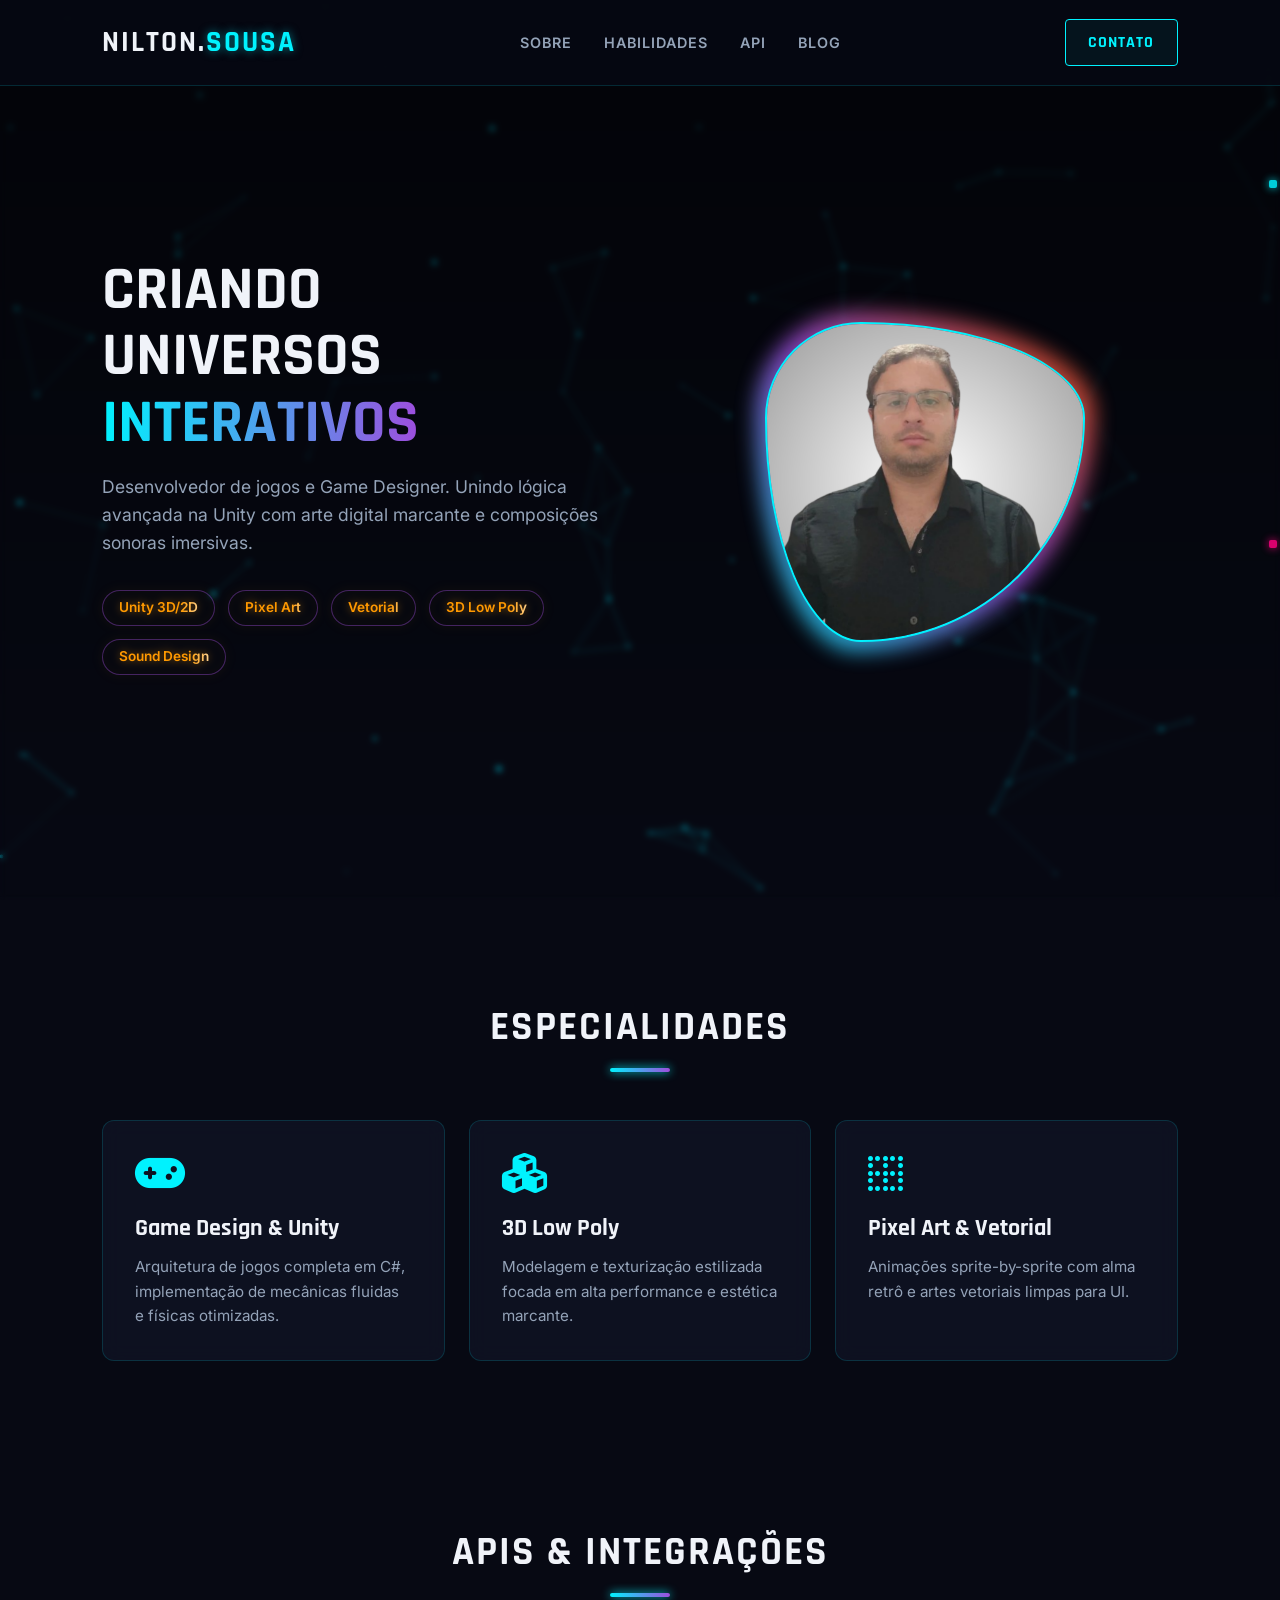
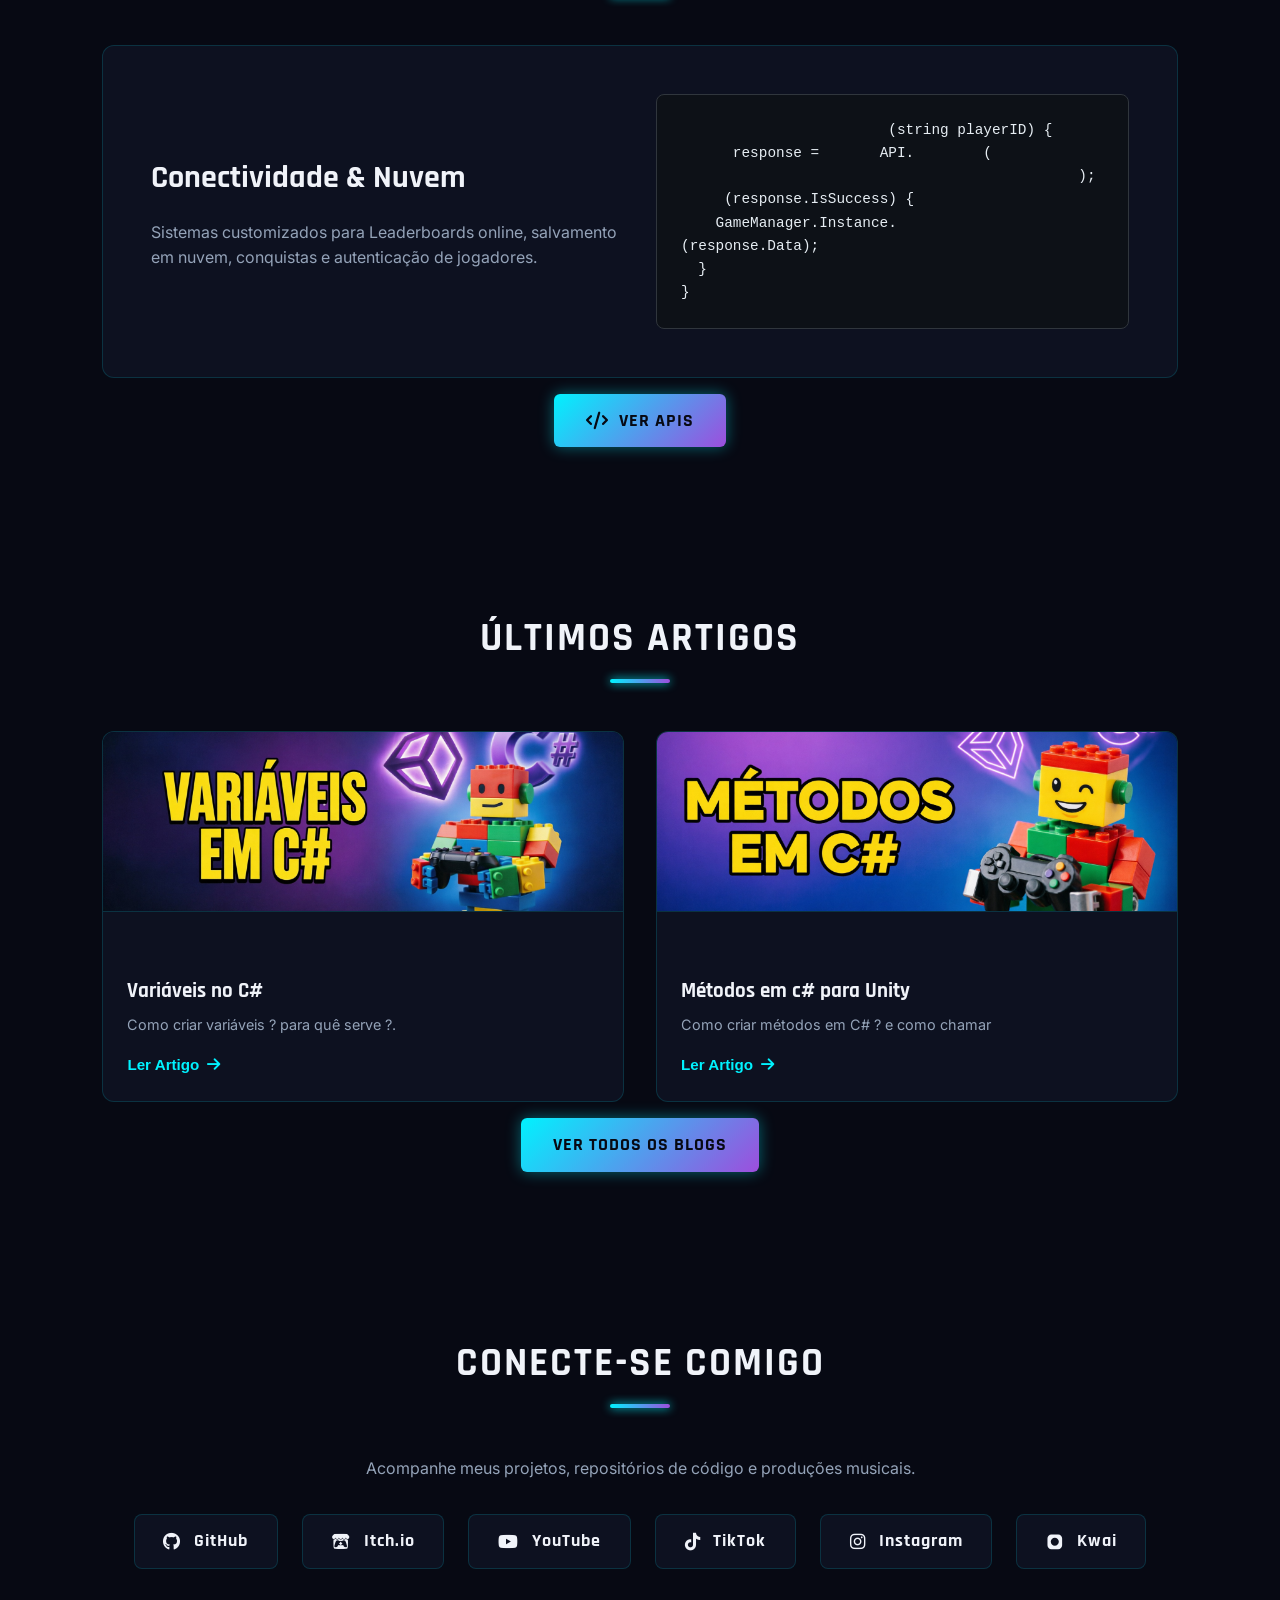
==== commit c999cd57: "ajustando o layout da página" ====
--- a/index.html
+++ b/index.html
@@ -243,15 +243,15 @@
     <!-- ========================================== -->
     <div id="article-view" class="page-view">
         <section class="article-page">
-            <header class="article-header" style="width: 80%; display: flex; flex-direction: column; justify-content: center; align-items: start;">
+            <header class="article-header" style="width: 80%; display: flex; flex-direction: column; justify-content: center; align-items: start; opacity: 0.6;">
                 <span class="blog-tag" id="art-tag">TAG</span>
                 <h1 id="art-title">Título do Artigo</h1>
                 <div class="article-meta" style="width: 100%;">
                     <span><i class="fa-regular fa-calendar"></i> <span id="art-date">Data</span></span>
                     <span><i class="fa-regular fa-clock"></i> 5 min de leitura</span>
                 </div>
-                 <button class="btn-back" onclick="showLandingPage()">
-                    <i class="fa-solid fa-arrow-left"></i> Voltar para o Início
+                <button class="btn-back" onclick="showFullBlog()">
+                    <i class="fa-solid fa-arrow-left"></i> Voltar para o Blog
                 </button>
             </header>
 
--- a/assets/css/style.css
+++ b/assets/css/style.css
@@ -705,6 +705,122 @@
     100% { background-position: 200% center; }
 }
 
+/* ======================================================
+   SCROLLBAR PERSONALIZADA NEON RGB COM CUBOS / PARTICULAS
+   ====================================================== */
+
+/* Largura e estilo do trilho principal da Scrollbar */
+::-webkit-scrollbar {
+    width: 14px;
+}
+
+/* Trilho da Scrollbar (Track) */
+::-webkit-scrollbar-track {
+    background: #04060d;
+    border-left: 1px solid rgba(0, 242, 254, 0.1);
+    box-shadow: inset 0 0 10px rgba(0, 0, 0, 0.8);
+}
+
+/* Botão de rolagem (Thumb) com gradiente dinâmico Neon RGB e brilho */
+::-webkit-scrollbar-thumb {
+    background: linear-gradient(180deg, #00f2fe, #9d4edd, #ff007f, #00f2fe);
+    background-size: 100% 300%;
+    border-radius: 8px;
+    border: 2px solid #04060d;
+    box-shadow: 0 0 12px rgba(0, 242, 254, 0.6), 
+                0 0 20px rgba(157, 78, 221, 0.4);
+    animation: rgbScrollThumb 6s linear infinite;
+}
+
+::-webkit-scrollbar-thumb:hover {
+    background: linear-gradient(180deg, #ff007f, #00f2fe, #00ff66, #ff007f);
+    background-size: 100% 300%;
+    box-shadow: 0 0 18px rgba(0, 242, 254, 0.9), 
+                0 0 30px rgba(255, 0, 127, 0.8);
+}
+
+/* Animação do fluxo de cores RGB na Scrollbar */
+@keyframes rgbScrollThumb {
+    0% { background-position: 0% 0%; }
+    50% { background-position: 0% 100%; }
+    100% { background-position: 0% 0%; }
+}
+
+/* Suporte Firefox */
+* {
+    scrollbar-width: thin;
+    scrollbar-color: #00f2fe #04060d;
+}
+
+/* CUBOS DE PARTICULAS NEON RGB SAINDO DA SCROLLBAR */
+body::before,
+body::after {
+    content: '';
+    position: fixed;
+    right: 3px;
+    width: 8px;
+    height: 8px;
+    z-index: 9999;
+    pointer-events: none;
+    border-radius: 2px;
+    box-shadow: 0 0 8px currentColor;
+    opacity: 0.85;
+}
+
+/* Cubo Neon 1 (Ciano / Roxo) */
+body::before {
+    top: 20%;
+    background: #00f2fe;
+    color: #00f2fe;
+    animation: neonCubeFloat1 5s ease-in-out infinite;
+}
+
+/* Cubo Neon 2 (Magenta / Verde RGB) */
+body::after {
+    top: 60%;
+    background: #ff007f;
+    color: #ff007f;
+    animation: neonCubeFloat2 7s ease-in-out infinite;
+}
+
+@keyframes neonCubeFloat1 {
+    0% {
+        transform: translateY(0px) rotate(0deg) scale(0.9);
+        opacity: 0.3;
+        box-shadow: 0 0 6px #00f2fe, -10px 15px 12px rgba(0, 242, 254, 0.2);
+    }
+    50% {
+        transform: translateY(-40px) translateX(-12px) rotate(180deg) scale(1.3);
+        opacity: 1;
+        box-shadow: 0 0 14px #9d4edd, -15px 25px 18px rgba(157, 78, 221, 0.5);
+    }
+    100% {
+        transform: translateY(-80px) translateX(-3px) rotate(360deg) scale(0.8);
+        opacity: 0.2;
+        box-shadow: 0 0 6px #00f2fe, -5px 10px 8px rgba(0, 242, 254, 0.2);
+    }
+}
+
+@keyframes neonCubeFloat2 {
+    0% {
+        transform: translateY(0px) rotate(0deg) scale(0.8);
+        opacity: 0.2;
+        box-shadow: 0 0 6px #ff007f, -8px -10px 10px rgba(255, 0, 127, 0.2);
+    }
+    50% {
+        transform: translateY(-50px) translateX(-15px) rotate(-180deg) scale(1.2);
+        opacity: 0.9;
+        box-shadow: 0 0 16px #00ff66, -18px -20px 20px rgba(0, 255, 102, 0.5);
+    }
+    100% {
+        transform: translateY(-100px) translateX(-2px) rotate(-360deg) scale(0.7);
+        opacity: 0.2;
+        box-shadow: 0 0 6px #ff007f, -5px -5px 8px rgba(255, 0, 127, 0.2);
+    }
+}
+
+
+
 span[class]:hover {
     transform: scale(1.15) translateY(-1px);
     filter: brightness(1.5);
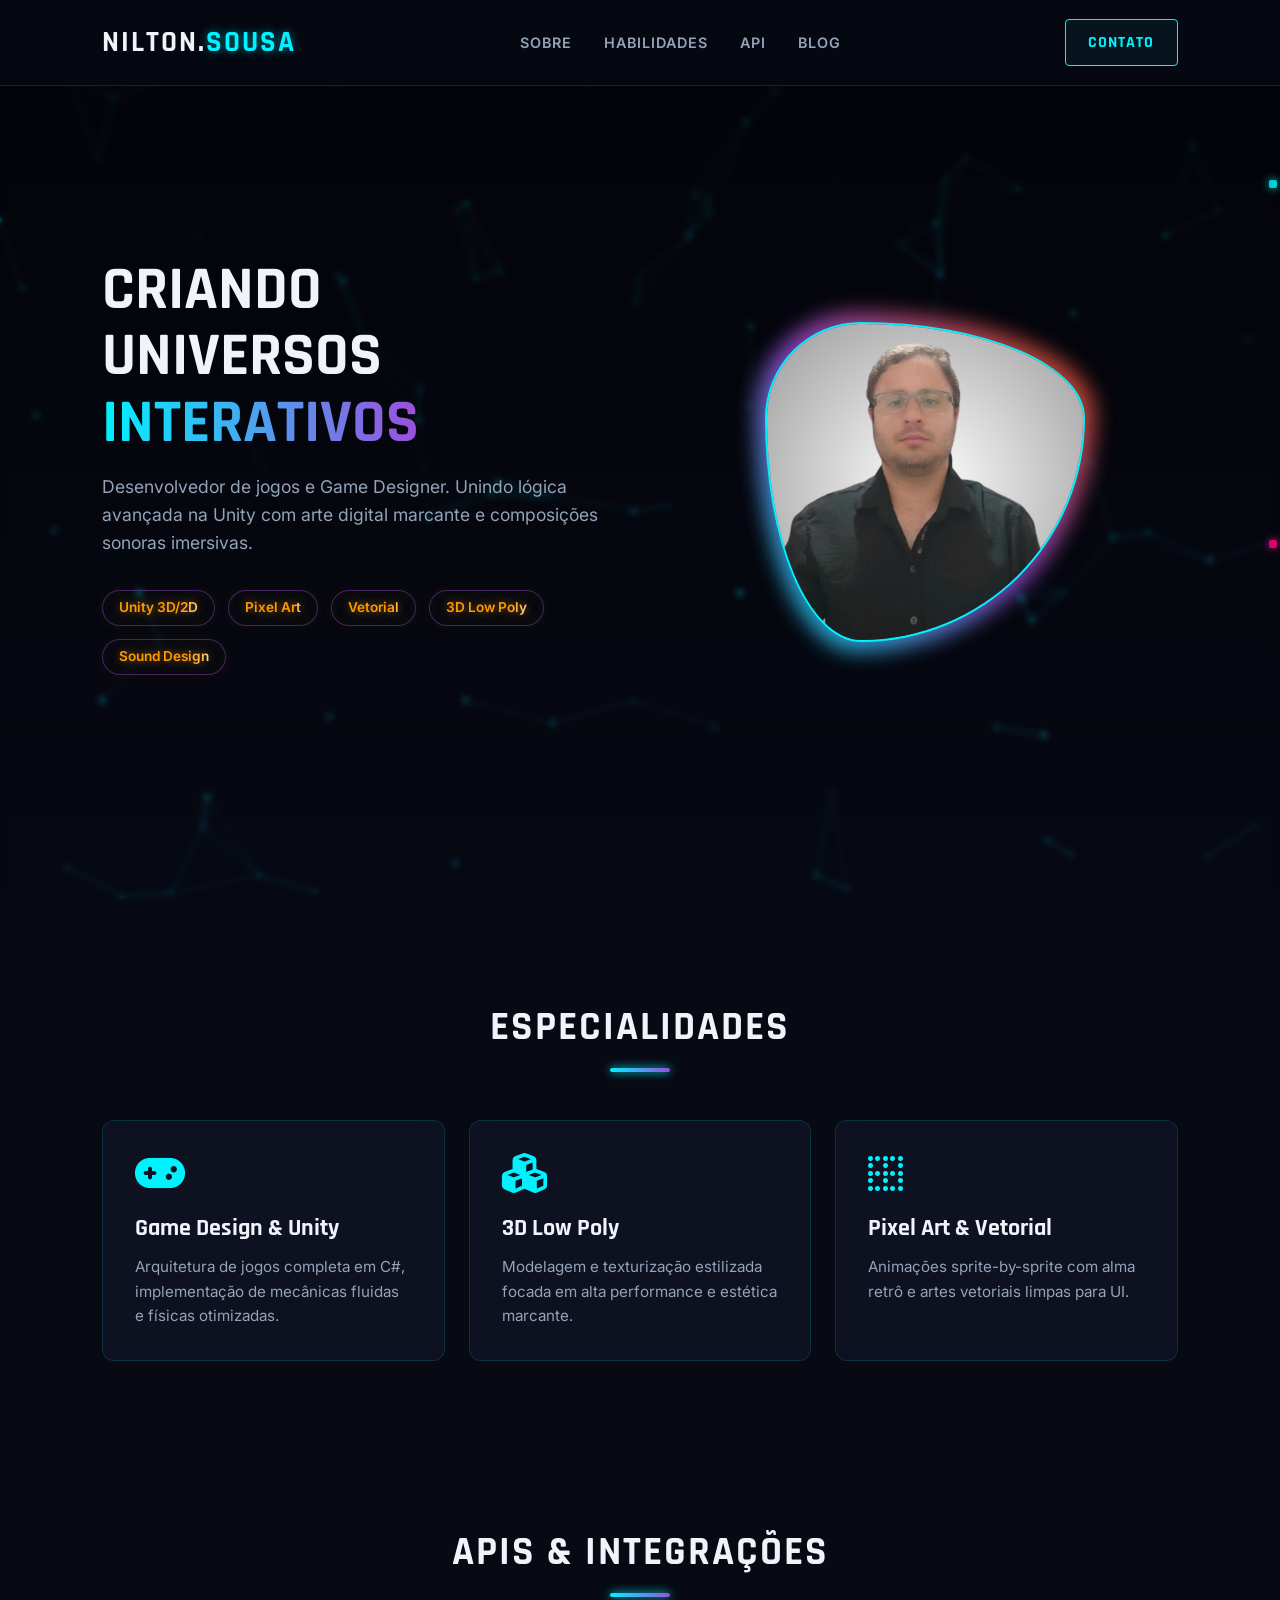
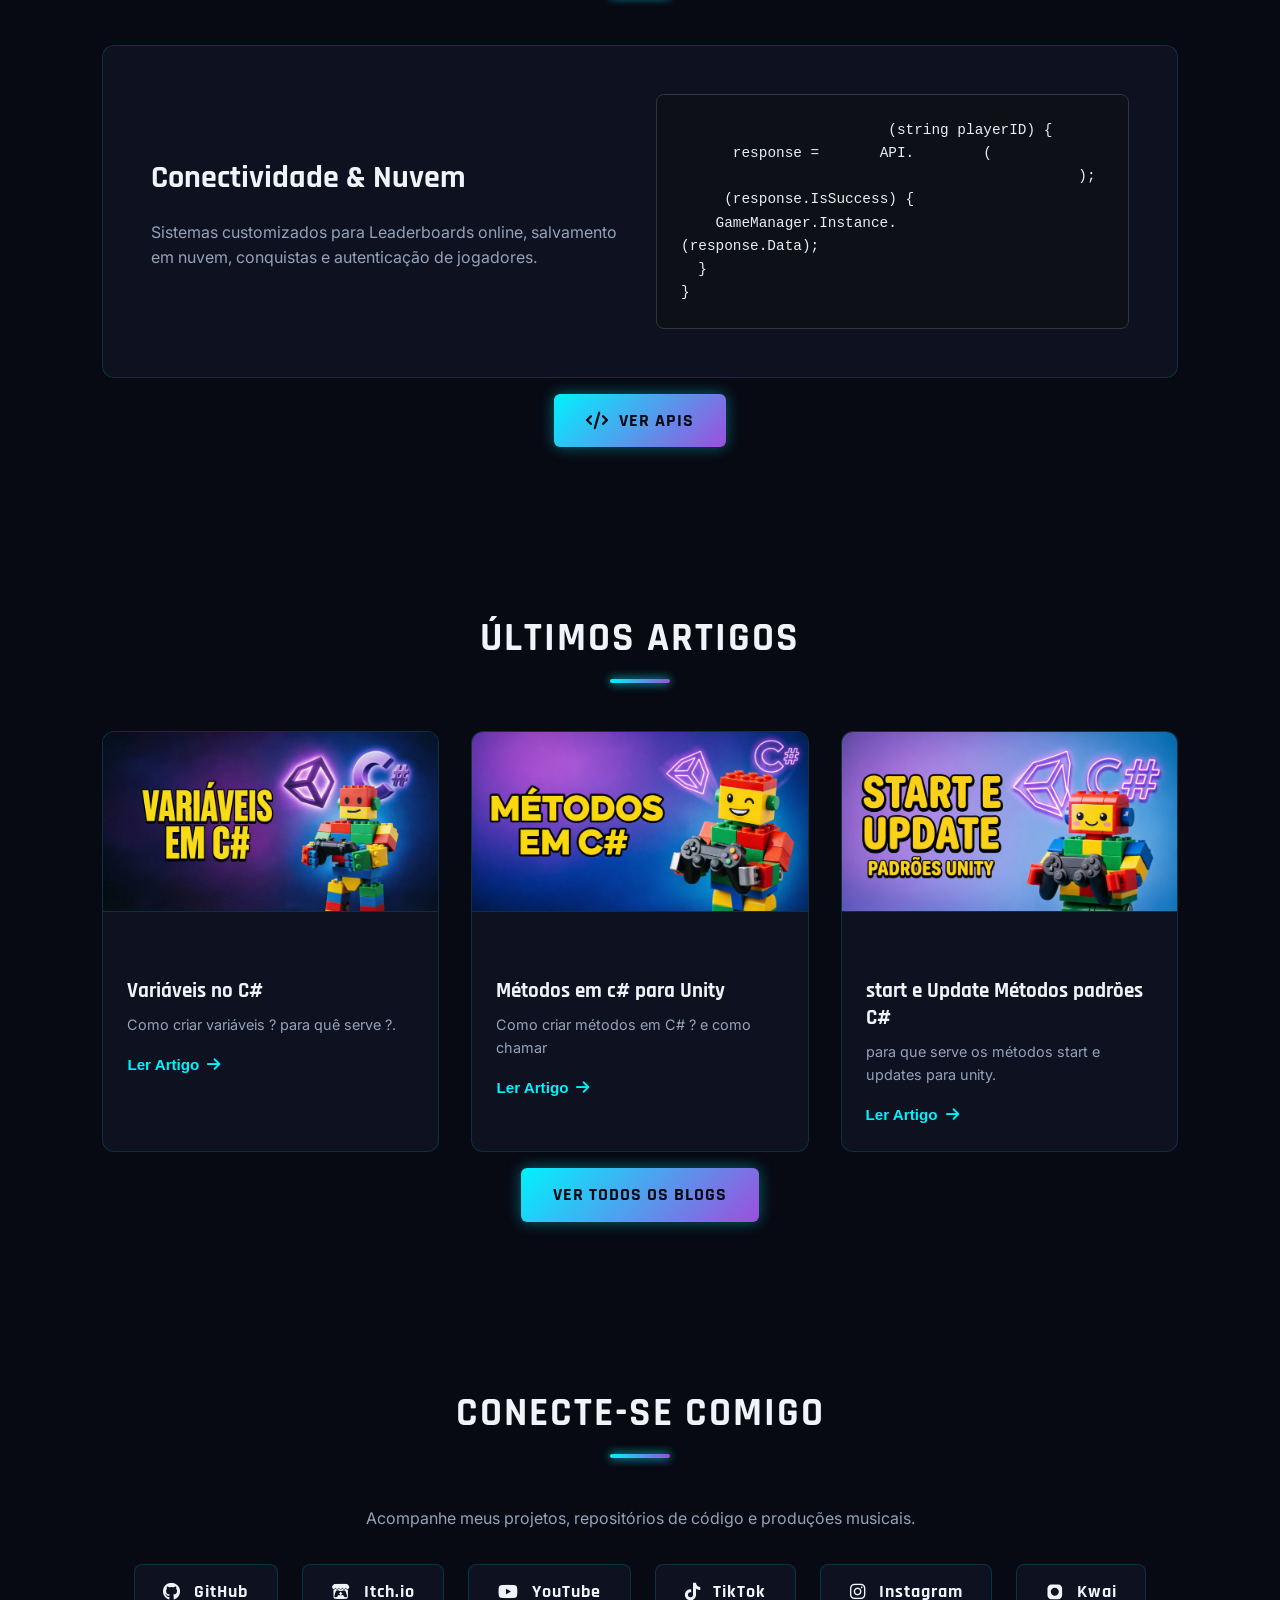
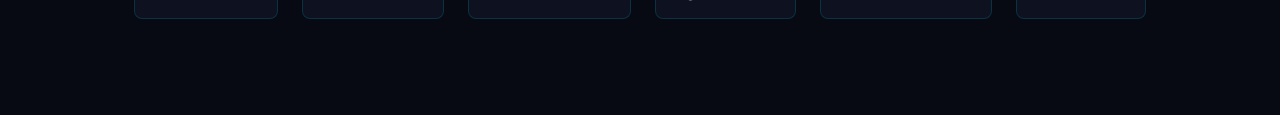
==== commit e6fc6e17: "adicionando mais 3 ponsts do dia 11 de agosto" ====
--- a/index.html
+++ b/index.html
@@ -194,18 +194,18 @@
                     </div>
                 </article>
 
-                <!-- Post 3 
+                <!-- Post 3  -->
                 <article class="blog-card">
-                    <img src="https://images.unsplash.com/photo-1511671782779-c97d3d27a1d4?auto=format&fit=crop&q=80&w=600" alt="Audio Design" class="blog-img">
+                    <img src="assets/images/void_updatePadroesUnity.jpg" alt="start e update métodos Csharp" class="blog-img">
                     <div class="blog-content">
-                        <span class="blog-tag">Audio</span>
-                        <h3 class="blog-title">Construindo Trilhas Sonoras Reativas</h3>
-                        <p class="blog-excerpt">Como alterar camadas musicais dinamicamente de acordo com a intensidade da gameplay.</p>
+                        <span class="blog-tag">Game Dev</span>
+                        <h3 class="blog-title">start e Update Métodos padrões C#</h3>
+                        <p class="blog-excerpt">para que serve os métodos start e updates para unity.</p>
                         <button class="blog-btn" onclick="openArticle('post-3')">
                             Ler Artigo <i class="fa-solid fa-arrow-right"></i>
                         </button>
                     </div>
-                </article>-->
+                </article>
 
             </div>
             <div class="hero-actions" style="text-align: center; width: 100%;">
